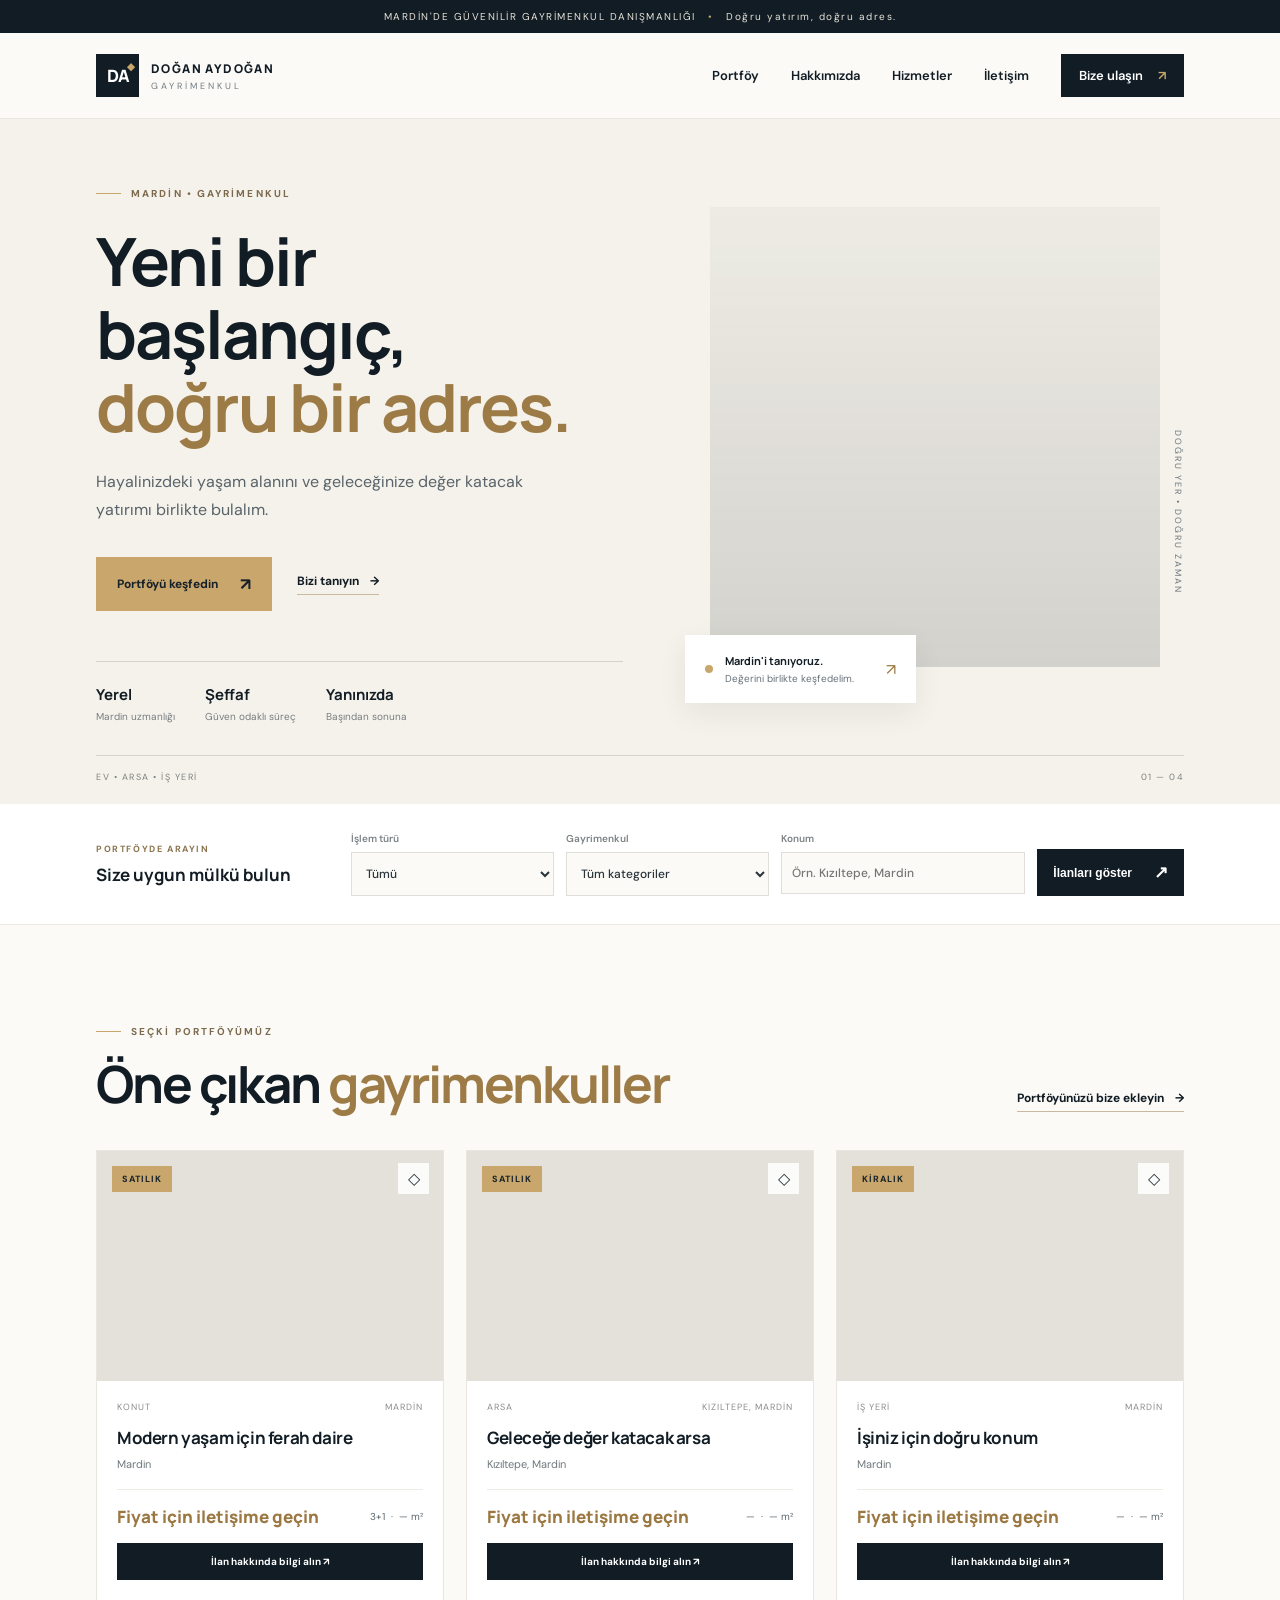
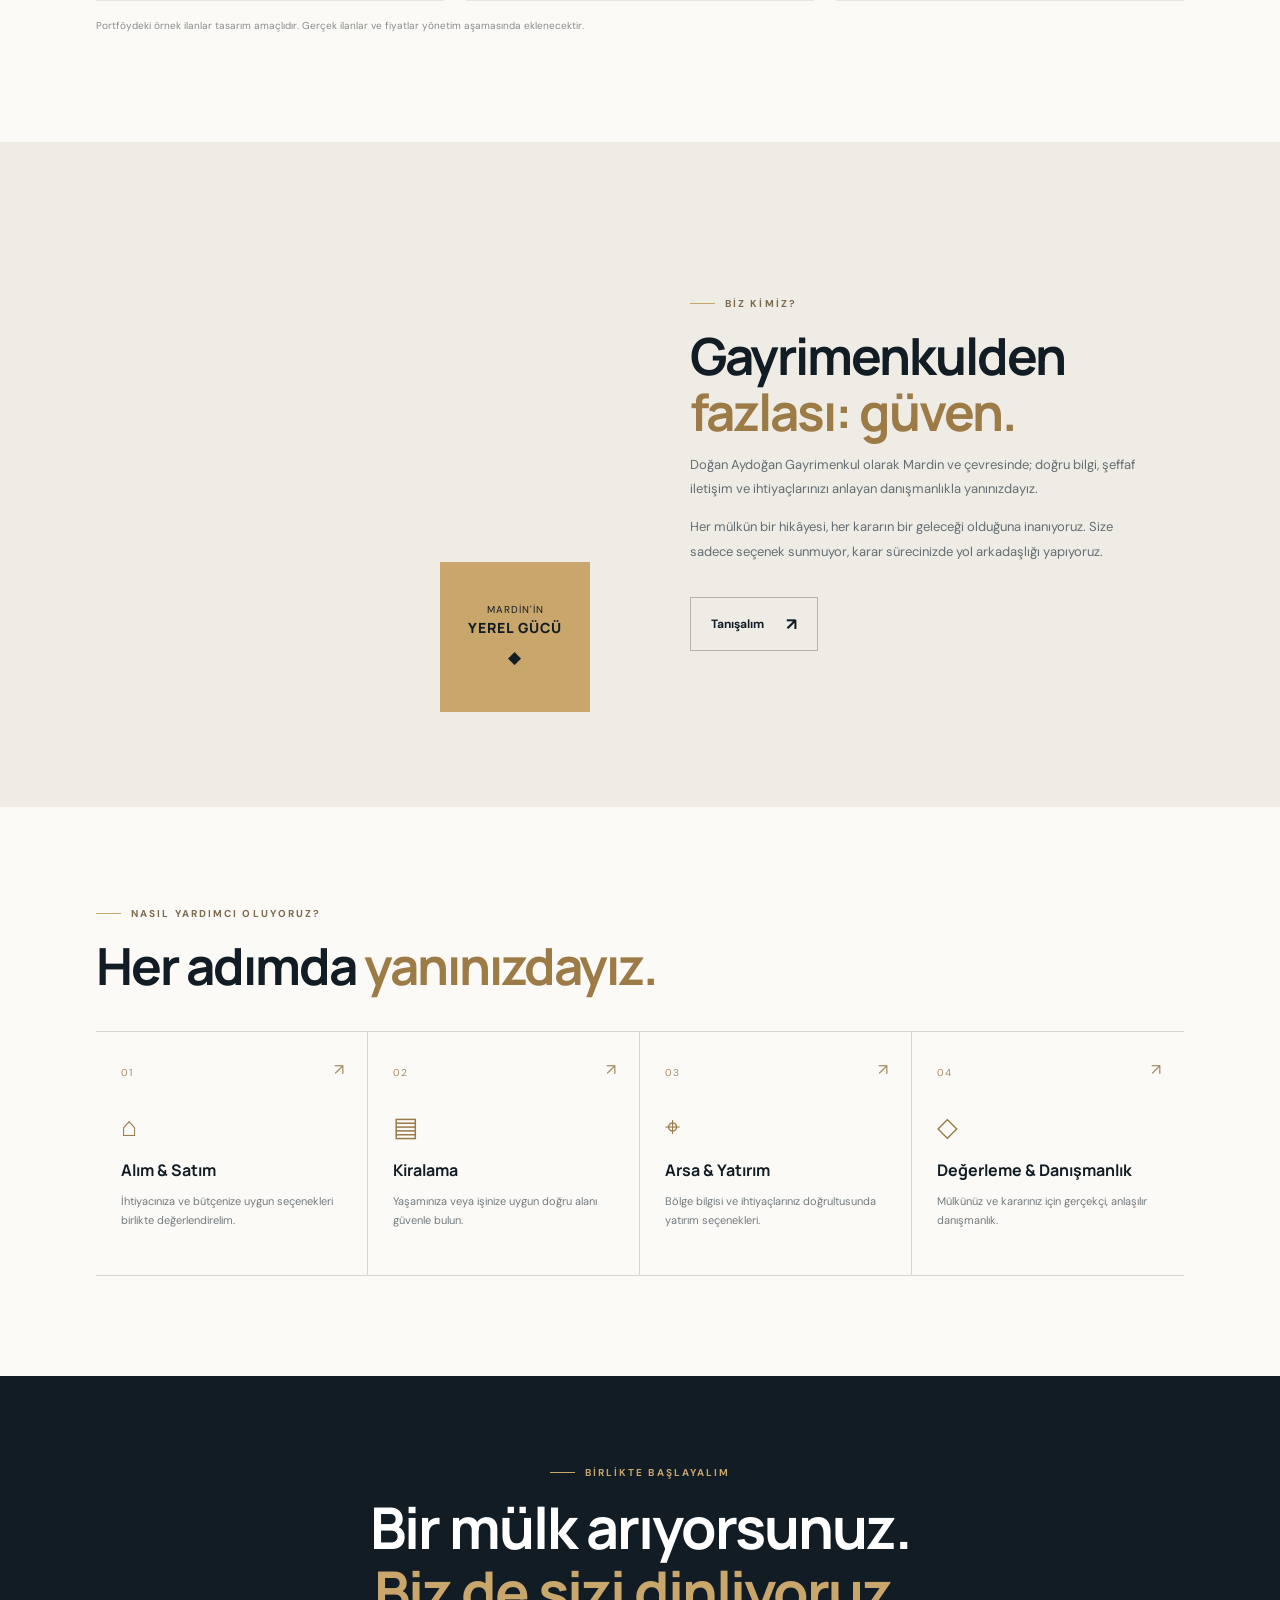
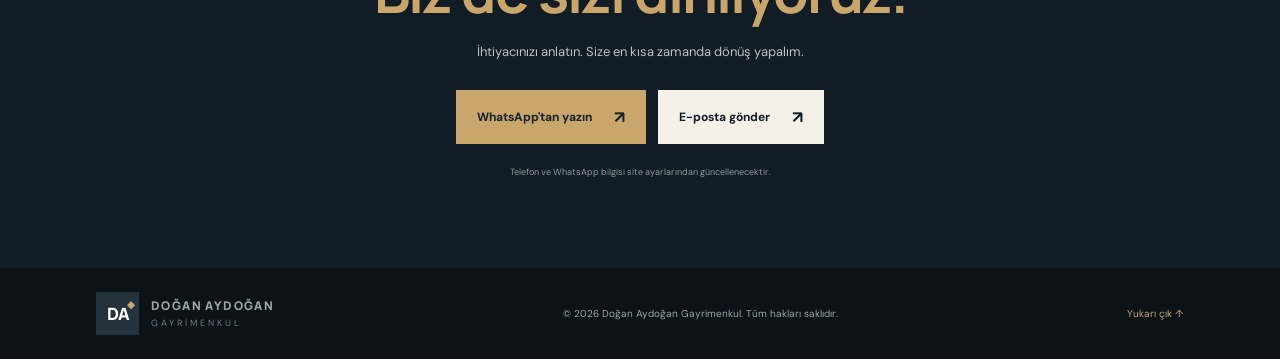
==== index.html @ 380cf0f9 "Add files via upload" ====
<!doctype html>
<html lang="tr">
<head>
  <meta charset="utf-8">
  <meta name="viewport" content="width=device-width, initial-scale=1">
  <meta name="theme-color" content="#101a22">
  <meta name="description" content="Doğan Aydoğan Gayrimenkul — Mardin'de güvenilir gayrimenkul danışmanlığı. Satılık ve kiralık portföyü keşfedin.">
  <title>Doğan Aydoğan Gayrimenkul | Mardin</title>
  <link rel="preconnect" href="https://fonts.googleapis.com">
  <link rel="preconnect" href="https://fonts.gstatic.com" crossorigin>
  <link href="https://fonts.googleapis.com/css2?family=DM+Sans:wght@400;500;600;700&family=Manrope:wght@400;500;600;700;800&display=swap" rel="stylesheet">
  <link rel="stylesheet" href="styles.css">
</head>
<body>
  <div class="announcement">MARDİN'DE GÜVENİLİR GAYRİMENKUL DANIŞMANLIĞI <span>•</span> Doğru yatırım, doğru adres.</div>
  <header class="site-header">
    <a class="brand" href="#" aria-label="Ana sayfa">
      <span class="brand-mark">DA<span>◆</span></span>
      <span class="brand-copy"><strong>DOĞAN AYDOĞAN</strong><small>GAYRİMENKUL</small></span>
    </a>
    <button class="menu-toggle" id="menuToggle" aria-label="Menüyü aç" aria-expanded="false">☰</button>
    <nav id="nav">
      <a href="#portfoy">Portföy</a><a href="#hakkimizda">Hakkımızda</a><a href="#hizmetler">Hizmetler</a><a href="#iletisim">İletişim</a>
      <a class="nav-cta" href="#iletisim">Bize ulaşın <span>↗</span></a>
    </nav>
  </header>

  <main>
    <section class="hero">
      <div class="hero-grid">
        <div class="hero-content">
          <div class="eyebrow"><span class="eyebrow-line"></span> MARDİN • GAYRİMENKUL</div>
          <h1>Yeni bir başlangıç,<br><em>doğru bir adres.</em></h1>
          <p>Hayalinizdeki yaşam alanını ve geleceğinize değer katacak yatırımı birlikte bulalım.</p>
          <div class="hero-actions"><a class="button button-gold" href="#portfoy">Portföyü keşfedin <span>↗</span></a><a class="text-link" href="#hakkimizda">Bizi tanıyın <span>→</span></a></div>
          <div class="hero-stats"><div><strong>Yerel</strong><span>Mardin uzmanlığı</span></div><div><strong>Şeffaf</strong><span>Güven odaklı süreç</span></div><div><strong>Yanınızda</strong><span>Başından sonuna</span></div></div>
        </div>
        <div class="hero-visual">
          <div class="hero-image" role="img" aria-label="Mardin taş mimarisi ve şehir manzarası"></div>
          <div class="image-caption"><span class="caption-dot"></span><span><strong>Mardin'i tanıyoruz.</strong><small>Değerini birlikte keşfedelim.</small></span><span class="caption-arrow">↗</span></div>
          <div class="vertical-label">DOĞRU YER • DOĞRU ZAMAN</div>
        </div>
      </div>
      <div class="hero-bottom"><span>EV • ARSA • İŞ YERİ</span><span>01 — 04</span></div>
    </section>

    <section class="search-section" aria-label="Portföy filtreleri">
      <div class="search-heading"><span>PORTFÖYDE ARAYIN</span><strong>Size uygun mülkü bulun</strong></div>
      <div class="filters">
        <label>İşlem türü<select id="typeFilter"><option value="all">Tümü</option><option value="Satılık">Satılık</option><option value="Kiralık">Kiralık</option></select></label>
        <label>Gayrimenkul<select id="categoryFilter"><option value="all">Tüm kategoriler</option><option value="Konut">Konut</option><option value="Arsa">Arsa</option><option value="İş yeri">İş yeri</option></select></label>
        <label>Konum<input id="locationFilter" type="search" placeholder="Örn. Kızıltepe, Mardin"></label>
        <button class="button button-dark" id="searchBtn">İlanları göster <span>↗</span></button>
      </div>
    </section>

    <section class="section portfolio" id="portfoy">
      <div class="section-head"><div><div class="eyebrow"><span class="eyebrow-line"></span> SEÇKİ PORTFÖYÜMÜZ</div><h2>Öne çıkan <em>gayrimenkuller</em></h2></div><a class="text-link" href="#iletisim">Portföyünüzü bize ekleyin <span>→</span></a></div>
      <div class="listing-grid" id="listingGrid"></div>
      <p class="demo-note">Portföydeki örnek ilanlar tasarım amaçlıdır. Gerçek ilanlar ve fiyatlar yönetim aşamasında eklenecektir.</p>
    </section>

    <section class="about-section" id="hakkimizda">
      <div class="about-visual"><div class="about-photo"></div><div class="about-stamp">MARDİN'İN<br><strong>YEREL GÜCÜ</strong><span>◆</span></div></div>
      <div class="about-copy"><div class="eyebrow"><span class="eyebrow-line"></span> BİZ KİMİZ?</div><h2>Gayrimenkulden<br><em>fazlası: güven.</em></h2><p>Doğan Aydoğan Gayrimenkul olarak Mardin ve çevresinde; doğru bilgi, şeffaf iletişim ve ihtiyaçlarınızı anlayan danışmanlıkla yanınızdayız.</p><p>Her mülkün bir hikâyesi, her kararın bir geleceği olduğuna inanıyoruz. Size sadece seçenek sunmuyor, karar sürecinizde yol arkadaşlığı yapıyoruz.</p><a class="button button-outline" href="#iletisim">Tanışalım <span>↗</span></a></div>
    </section>

    <section class="services section" id="hizmetler">
      <div class="section-head"><div><div class="eyebrow"><span class="eyebrow-line"></span> NASIL YARDIMCI OLUYORUZ?</div><h2>Her adımda <em>yanınızdayız.</em></h2></div></div>
      <div class="service-grid"><article><span class="service-number">01</span><div class="service-icon">⌂</div><h3>Alım & Satım</h3><p>İhtiyacınıza ve bütçenize uygun seçenekleri birlikte değerlendirelim.</p><span class="service-arrow">↗</span></article><article><span class="service-number">02</span><div class="service-icon">▤</div><h3>Kiralama</h3><p>Yaşamınıza veya işinize uygun doğru alanı güvenle bulun.</p><span class="service-arrow">↗</span></article><article><span class="service-number">03</span><div class="service-icon">⌖</div><h3>Arsa & Yatırım</h3><p>Bölge bilgisi ve ihtiyaçlarınız doğrultusunda yatırım seçenekleri.</p><span class="service-arrow">↗</span></article><article><span class="service-number">04</span><div class="service-icon">◇</div><h3>Değerleme & Danışmanlık</h3><p>Mülkünüz ve kararınız için gerçekçi, anlaşılır danışmanlık.</p><span class="service-arrow">↗</span></article></div>
    </section>

    <section class="contact-section" id="iletisim"><div class="contact-inner"><div class="eyebrow"><span class="eyebrow-line"></span> BİRLİKTE BAŞLAYALIM</div><h2>Bir mülk arıyorsunuz.<br><em>Biz de sizi dinliyoruz.</em></h2><p>İhtiyacınızı anlatın. Size en kısa zamanda dönüş yapalım.</p><div class="contact-actions"><a class="button button-gold" id="whatsappLink" href="#" target="_blank" rel="noopener">WhatsApp'tan yazın <span>↗</span></a><a class="button button-light" href="mailto:info@doganaydogangayrimenkul.com">E-posta gönder <span>↗</span></a></div><small class="contact-small">Telefon ve WhatsApp bilgisi site ayarlarından güncellenecektir.</small></div></section>
  </main>
  <footer><a class="brand brand-footer" href="#"><span class="brand-mark">DA<span>◆</span></span><span class="brand-copy"><strong>DOĞAN AYDOĞAN</strong><small>GAYRİMENKUL</small></span></a><span>© <span id="year"></span> Doğan Aydoğan Gayrimenkul. Tüm hakları saklıdır.</span><a href="#top">Yukarı çık ↑</a></footer>
  <script src="script.js"></script>
</body>
</html>
---- styles.css ----
*{box-sizing:border-box} :root{--ink:#111c24;--ink2:#26343d;--gold:#c9a66b;--cream:#f5f2eb;--muted:#68737a;--line:#d9d6cf;--white:#fff}html{scroll-behavior:smooth}body{margin:0;background:#fbfaf7;color:var(--ink);font-family:'DM Sans',sans-serif}a{color:inherit;text-decoration:none}.announcement{background:var(--ink);color:#e8e3d8;text-align:center;padding:10px 15px;font-size:10px;letter-spacing:1.5px}.announcement span{color:var(--gold);padding:0 8px}.site-header{height:86px;padding:0 7.5%;display:flex;align-items:center;justify-content:space-between;background:#fbfaf7;border-bottom:1px solid #e9e6df;position:sticky;top:0;z-index:20}.brand{display:flex;align-items:center;gap:12px}.brand-mark{display:grid;place-items:center;width:43px;height:43px;background:var(--ink);color:#fff;font:800 17px Manrope;letter-spacing:-1px;position:relative}.brand-mark span{color:var(--gold);font-size:10px;position:absolute;right:5px;top:5px}.brand-copy{display:flex;flex-direction:column;gap:3px}.brand-copy strong{font:800 12px Manrope;letter-spacing:1.4px}.brand-copy small{font-size:9px;letter-spacing:3px;color:#737b80}.site-header nav{display:flex;align-items:center;gap:32px;font-size:13px;font-weight:600}.site-header nav>a:not(.nav-cta):hover,.text-link:hover{color:#9a753b}.nav-cta{background:var(--ink);color:#fff;padding:13px 18px}.nav-cta span{color:var(--gold);margin-left:12px}.menu-toggle{display:none;background:none;border:0;font-size:24px}.hero{background:var(--cream);padding:68px 7.5% 22px;overflow:hidden}.hero-grid{display:grid;grid-template-columns:1fr .9fr;gap:8%;align-items:center;max-width:1300px;margin:auto}.eyebrow{font-size:10px;font-weight:700;letter-spacing:2.1px;color:#7d6a4d;display:flex;align-items:center;gap:10px}.eyebrow-line{width:25px;height:1px;background:var(--gold)}h1,h2{font-family:Manrope,sans-serif;font-weight:700;letter-spacing:-2px;line-height:1.1}h1{font-size:clamp(42px,5.2vw,74px);margin:24px 0}h1 em,h2 em{font-style:normal;color:#9d7b46} .hero-content>p{font-size:16px;line-height:1.8;color:#59636a;max-width:440px}.hero-actions{display:flex;align-items:center;gap:25px;margin:32px 0 50px}.button{display:inline-flex;align-items:center;justify-content:center;gap:22px;padding:15px 20px;font-size:12px;font-weight:700;border:1px solid transparent;transition:.2s}.button span{font-size:17px}.button-gold{background:var(--gold);color:#17212a}.button-gold:hover{background:#b89556}.button-dark{background:var(--ink);color:white}.button-dark:hover{background:#34434e}.text-link{font-size:12px;font-weight:700;border-bottom:1px solid #c8b99f;padding-bottom:5px}.text-link span{margin-left:8px}.hero-stats{display:flex;gap:30px;border-top:1px solid #d7d2c8;padding-top:22px}.hero-stats div{display:flex;flex-direction:column;gap:5px}.hero-stats strong{font:700 15px Manrope}.hero-stats span{font-size:10px;color:#777d80}.hero-visual{position:relative;padding:0 24px 36px 0}.hero-image{height:460px;background:linear-gradient(180deg,rgba(16,26,34,.03),rgba(16,26,34,.15)),url('https://images.unsplash.com/photo-1511818966892-d7d671e672a2?auto=format&fit=crop&w=1100&q=85') center/cover;min-height:360px}.image-caption{position:absolute;bottom:0;left:-25px;background:white;padding:18px 20px;display:flex;align-items:center;gap:12px;box-shadow:0 10px 30px #18232b12}.caption-dot{width:8px;height:8px;background:var(--gold);border-radius:50%}.image-caption>span:nth-child(2){display:flex;flex-direction:column;gap:4px}.image-caption strong{font:700 11px Manrope}.image-caption small{font-size:10px;color:var(--muted)}.caption-arrow{margin-left:20px;color:#9a753b}.vertical-label{position:absolute;right:0;top:45%;writing-mode:vertical-rl;font-size:9px;letter-spacing:2px;color:#6d777d}.hero-bottom{display:flex;justify-content:space-between;border-top:1px solid #d7d2c8;margin-top:32px;padding-top:15px;color:#7c817f;font-size:9px;letter-spacing:1.5px}.search-section{margin:-1px auto 0;background:white;padding:28px 7.5%;display:grid;grid-template-columns:220px 1fr;gap:35px;align-items:center;border-bottom:1px solid #ece9e2}.search-heading{display:flex;flex-direction:column;gap:8px}.search-heading span{font-size:9px;letter-spacing:1.6px;color:#8b744d;font-weight:700}.search-heading strong{font:700 17px Manrope}.filters{display:grid;grid-template-columns:1fr 1fr 1.2fr auto;gap:12px}.filters label{display:flex;flex-direction:column;gap:7px;font-size:10px;color:#7b8184;font-weight:600}.filters select,.filters input{width:100%;padding:12px 10px;border:1px solid #e0ded8;background:#fbfaf7;color:#29343b;font:500 12px 'DM Sans';border-radius:0;outline-color:var(--gold)}.filters .button{align-self:end;padding:12px 15px;white-space:nowrap}.section{padding:100px 7.5%;max-width:1500px;margin:auto}.section-head{display:flex;justify-content:space-between;align-items:end;margin-bottom:38px}.section h2,.about-copy h2,.contact-section h2{font-size:clamp(32px,4vw,52px);margin:17px 0 0}.listing-grid{display:grid;grid-template-columns:repeat(3,1fr);gap:22px}.listing-card{background:white;border:1px solid #e9e6df;transition:transform .25s,box-shadow .25s}.listing-card:hover{transform:translateY(-5px);box-shadow:0 15px 35px #17242d0d}.listing-image{height:230px;position:relative;background:#e4e1da center/cover}.listing-badge{position:absolute;top:15px;left:15px;background:var(--gold);color:#1a252c;padding:7px 10px;font-size:9px;font-weight:800;letter-spacing:1px}.listing-favorite{position:absolute;right:14px;top:12px;width:31px;height:31px;display:grid;place-items:center;background:#ffffffdc;color:#26343d;font-size:16px}.listing-info{padding:20px}.listing-meta{display:flex;justify-content:space-between;color:#8a8d8b;font-size:9px;letter-spacing:1px;text-transform:uppercase}.listing-info h3{font:700 17px Manrope;margin:13px 0 8px;letter-spacing:-.4px}.listing-info p{font-size:11px;color:#70787c;margin:0}.listing-bottom{display:flex;justify-content:space-between;align-items:center;border-top:1px solid #eeeae4;margin-top:18px;padding-top:15px}.listing-price{font:800 17px Manrope;color:#9b7842}.listing-details{font-size:10px;color:#5d686e}.listing-link{display:block;text-align:center;background:var(--ink);color:white;font-size:10px;font-weight:700;padding:12px;margin-top:15px}.demo-note{font-size:10px;color:#8b8d8a;margin-top:18px}.about-section{display:grid;grid-template-columns:1fr 1fr;gap:10%;align-items:center;background:#eeece5;padding:95px 11%}.about-visual{position:relative;padding:0 35px 35px 0}.about-photo{height:440px;background:url('https://images.unsplash.com/photo-1600607687939-ce8a6c25118c?auto=format&fit=crop&w=1000&q=85') center/cover}.about-stamp{position:absolute;right:0;bottom:0;background:var(--gold);width:150px;height:150px;display:flex;flex-direction:column;justify-content:center;align-items:center;text-align:center;font-size:10px;letter-spacing:1px;line-height:1.6}.about-stamp strong{font:800 14px Manrope}.about-stamp span{font-size:17px;margin-top:7px}.about-copy>p{font-size:13px;line-height:1.9;color:#656e72;max-width:480px}.button-outline{border-color:#b7b3a9;margin-top:20px}.button-outline:hover{background:var(--ink);color:white}.services{padding-top:100px;padding-bottom:100px}.service-grid{display:grid;grid-template-columns:repeat(4,1fr);border-top:1px solid var(--line);border-bottom:1px solid var(--line)}.service-grid article{padding:28px 25px 35px;position:relative;border-right:1px solid var(--line);min-height:220px}.service-grid article:last-child{border-right:0}.service-number{font-size:10px;color:#a38a62;letter-spacing:1px}.service-icon{font-size:27px;color:#9a7b49;margin:28px 0 15px}.service-grid h3{font:700 16px Manrope;margin:0 0 10px}.service-grid p{font-size:11px;line-height:1.7;color:#737b7e;max-width:220px}.service-arrow{position:absolute;right:23px;top:27px;color:#a18a63}.contact-section{background:var(--ink);color:#fff;padding:90px 7.5%;text-align:center}.contact-section .eyebrow{justify-content:center;color:var(--gold)}.contact-section h2{font-size:clamp(34px,4.5vw,58px)}.contact-section h2 em{color:var(--gold)}.contact-section p{color:#bdc2c4;font-size:13px;margin:20px 0 30px}.contact-actions{display:flex;justify-content:center;gap:12px}.button-light{background:#f4f1e9;color:var(--ink)}.contact-small{display:block;color:#8e999f;font-size:9px;margin-top:22px}footer{display:flex;align-items:center;justify-content:space-between;padding:24px 7.5%;background:#0b1319;color:#9da5a9;font-size:10px}.brand-footer .brand-mark{background:#24323b}footer>a:last-child{color:var(--gold)}@media(max-width:900px){.site-header{padding:0 5%;height:75px}.site-header nav{gap:16px}.site-header nav>a{font-size:11px}.hero{padding:50px 5% 20px}.hero-grid{gap:5%;grid-template-columns:1fr  .8fr}.hero-image{height:390px}.hero-stats{gap:15px}.search-section{padding:25px 5%;grid-template-columns:1fr;gap:20px}.filters{grid-template-columns:repeat(2,1fr)}.section{padding:75px 5%}.listing-grid{grid-template-columns:repeat(2,1fr)}.about-section{padding:75px 7%;gap:7%}.about-photo{height:370px}.service-grid{grid-template-columns:repeat(2,1fr)}.service-grid article:nth-child(2){border-right:0}.service-grid article:nth-child(-n+2){border-bottom:1px solid var(--line)}footer{padding:22px 5%}}@media(max-width:620px){.announcement{font-size:8px;letter-spacing:.8px}.site-header{height:68px}.brand-mark{width:37px;height:37px}.brand-copy strong{font-size:10px}.brand-copy small{font-size:8px}.menu-toggle{display:block;color:var(--ink)}.site-header nav{display:none;position:absolute;top:68px;left:0;right:0;background:#fbfaf7;padding:22px 5%;border-bottom:1px solid var(--line);flex-direction:column;align-items:stretch;gap:18px}.site-header nav.open{display:flex}.nav-cta{text-align:center}.hero{padding:42px 5% 18px}.hero-grid{grid-template-columns:1fr;gap:35px}.hero h1{font-size:45px;letter-spacing:-1.8px}.hero-content>p{font-size:14px}.hero-actions{margin:25px 0 30px;gap:15px}.hero-stats{justify-content:space-between;gap:10px}.hero-stats strong{font-size:13px}.hero-stats span{font-size:9px}.hero-visual{padding:0 18px 28px 0}.hero-image{height:300px;min-height:0}.image-caption{left:-8px;padding:13px}.vertical-label{right:-4px}.search-section{padding:25px 5%}.filters{grid-template-columns:1fr 1fr;gap:10px}.filters label:nth-child(3){grid-column:1/3}.filters .button{grid-column:1/3}.section{padding:60px 5%}.section-head{align-items:start;gap:15px;flex-direction:column}.section h2,.about-copy h2{font-size:35px}.listing-grid{grid-template-columns:1fr;gap:16px}.listing-image{height:240px}.about-section{grid-template-columns:1fr;padding:60px 5%;gap:35px}.about-photo{height:320px}.about-copy>p{font-size:12px}.service-grid{grid-template-columns:1fr}.service-grid article{border-right:0!important;border-bottom:1px solid var(--line)!important;min-height:185px;padding:23px 20px}.service-grid article:last-child{border-bottom:0!important}.service-icon{margin:18px 0 10px}.contact-section{padding:65px 5%}.contact-section h2{font-size:37px;letter-spacing:-1.5px}.contact-actions{flex-direction:column;align-items:stretch}.contact-actions .button{width:100%}footer{flex-direction:column;gap:18px;text-align:center}.brand-footer{align-self:center}}
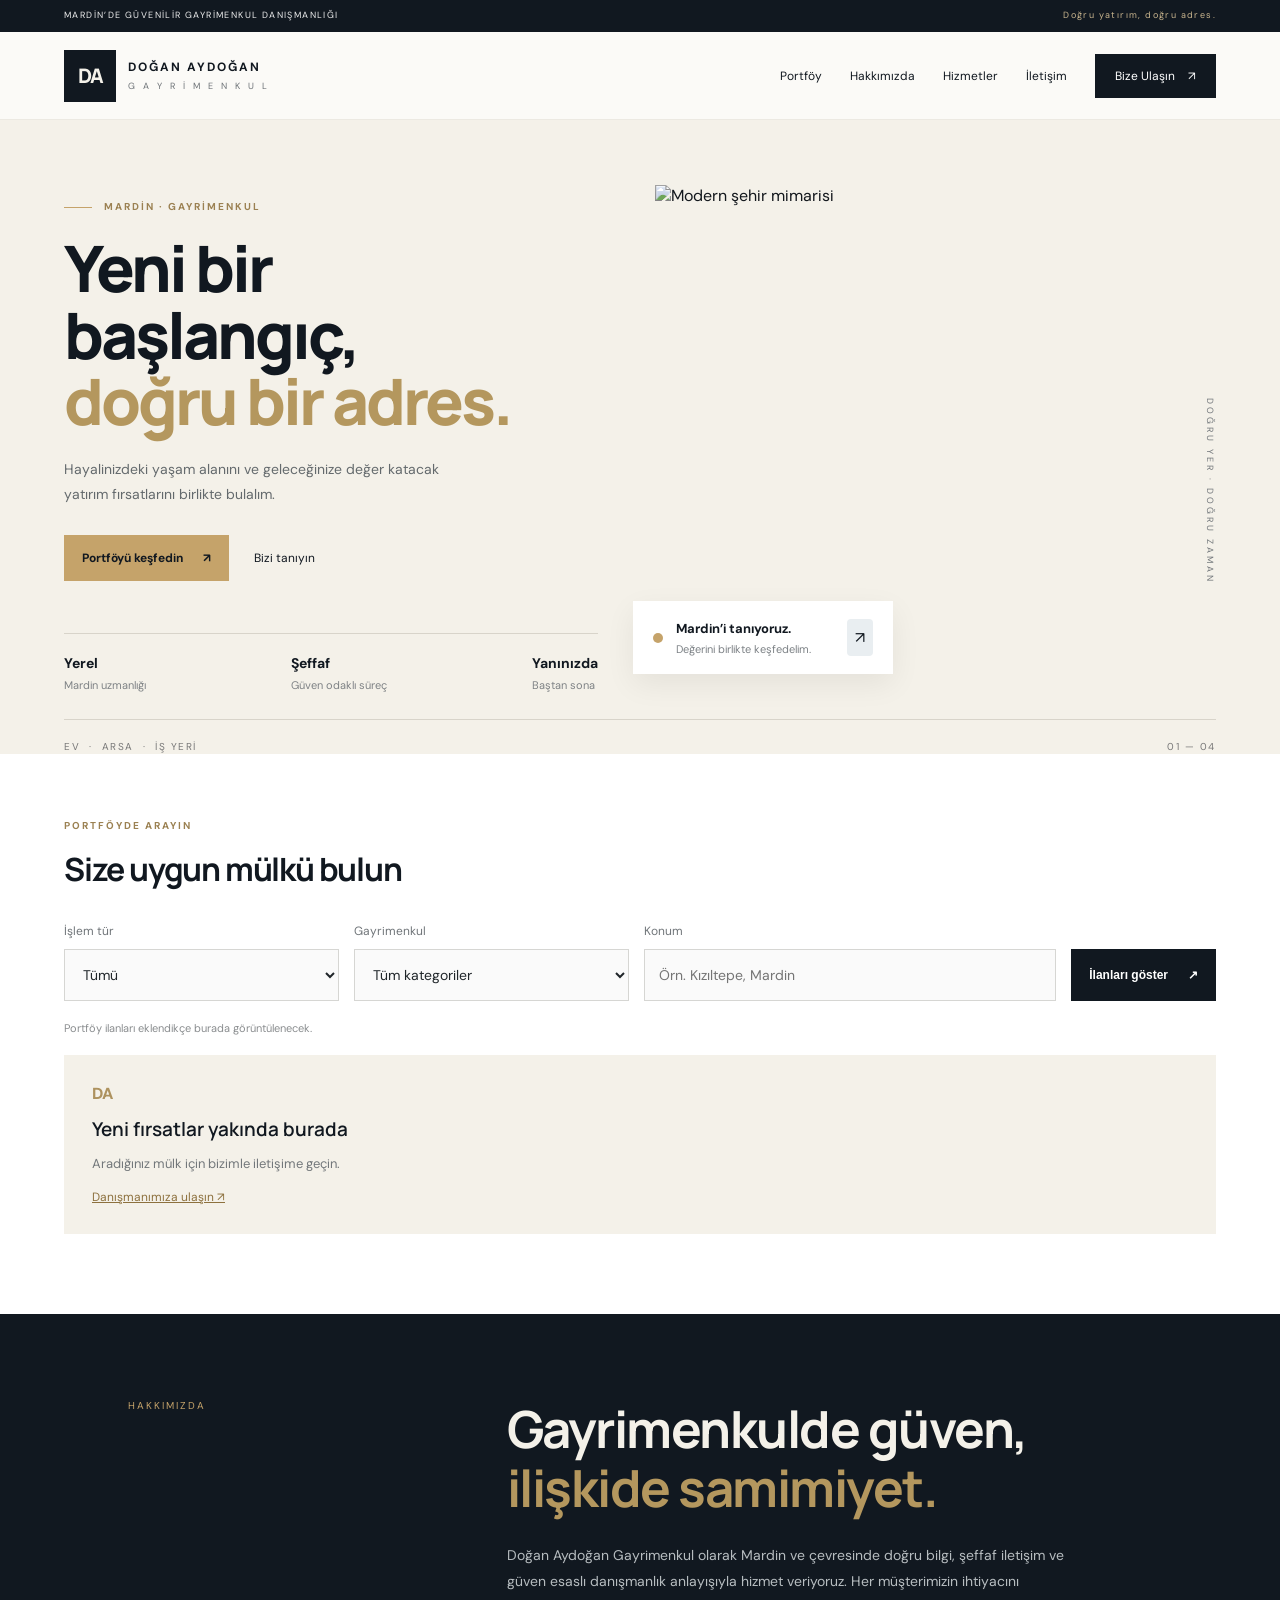
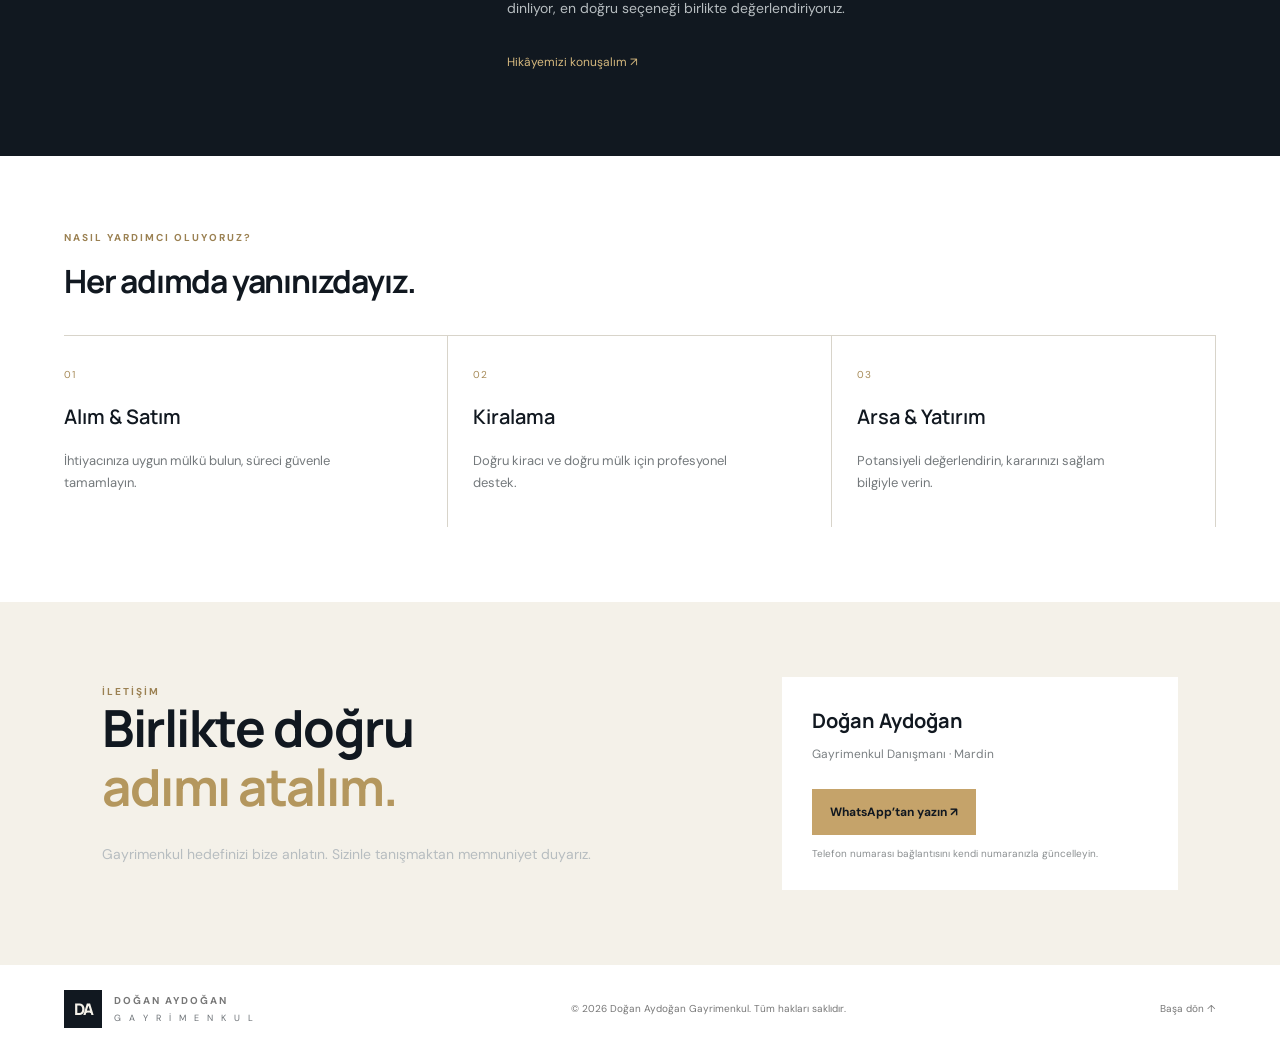
==== commit 4e4793c1: "Add files via upload" ====
--- a/index.html
+++ b/index.html
@@ -1,10 +1,9 @@
-<!doctype html>
+<!DOCTYPE html>
 <html lang="tr">
 <head>
-  <meta charset="utf-8">
-  <meta name="viewport" content="width=device-width, initial-scale=1">
-  <meta name="theme-color" content="#101a22">
-  <meta name="description" content="Doğan Aydoğan Gayrimenkul — Mardin'de güvenilir gayrimenkul danışmanlığı. Satılık ve kiralık portföyü keşfedin.">
+  <meta charset="UTF-8">
+  <meta name="viewport" content="width=device-width, initial-scale=1.0">
+  <meta name="description" content="Doğan Aydoğan Gayrimenkul — Mardin'de güvenilir emlak danışmanlığı. Satılık ve kiralık konut, arsa ve iş yeri.">
   <title>Doğan Aydoğan Gayrimenkul | Mardin</title>
   <link rel="preconnect" href="https://fonts.googleapis.com">
   <link rel="preconnect" href="https://fonts.gstatic.com" crossorigin>
@@ -12,67 +11,61 @@
   <link rel="stylesheet" href="styles.css">
 </head>
 <body>
-  <div class="announcement">MARDİN'DE GÜVENİLİR GAYRİMENKUL DANIŞMANLIĞI <span>•</span> Doğru yatırım, doğru adres.</div>
-  <header class="site-header">
-    <a class="brand" href="#" aria-label="Ana sayfa">
-      <span class="brand-mark">DA<span>◆</span></span>
-      <span class="brand-copy"><strong>DOĞAN AYDOĞAN</strong><small>GAYRİMENKUL</small></span>
+  <div class="topline">MARDİN’DE GÜVENİLİR GAYRİMENKUL DANIŞMANLIĞI <span>Doğru yatırım, doğru adres.</span></div>
+  <header class="header">
+    <a class="brand" href="#anasayfa" aria-label="Doğan Aydoğan Gayrimenkul ana sayfa">
+      <span class="brand-mark">DA</span>
+      <span class="brand-text"><strong>DOĞAN AYDOĞAN</strong><small>G A Y R İ M E N K U L</small></span>
     </a>
-    <button class="menu-toggle" id="menuToggle" aria-label="Menüyü aç" aria-expanded="false">☰</button>
-    <nav id="nav">
+    <nav class="nav" id="nav">
       <a href="#portfoy">Portföy</a><a href="#hakkimizda">Hakkımızda</a><a href="#hizmetler">Hizmetler</a><a href="#iletisim">İletişim</a>
-      <a class="nav-cta" href="#iletisim">Bize ulaşın <span>↗</span></a>
+      <a class="nav-cta" href="#iletisim">Bize Ulaşın <span>↗</span></a>
     </nav>
+    <button class="menu-toggle" id="menuToggle" aria-label="Menüyü aç">☰</button>
   </header>
 
   <main>
-    <section class="hero">
-      <div class="hero-grid">
-        <div class="hero-content">
-          <div class="eyebrow"><span class="eyebrow-line"></span> MARDİN • GAYRİMENKUL</div>
-          <h1>Yeni bir başlangıç,<br><em>doğru bir adres.</em></h1>
-          <p>Hayalinizdeki yaşam alanını ve geleceğinize değer katacak yatırımı birlikte bulalım.</p>
-          <div class="hero-actions"><a class="button button-gold" href="#portfoy">Portföyü keşfedin <span>↗</span></a><a class="text-link" href="#hakkimizda">Bizi tanıyın <span>→</span></a></div>
-          <div class="hero-stats"><div><strong>Yerel</strong><span>Mardin uzmanlığı</span></div><div><strong>Şeffaf</strong><span>Güven odaklı süreç</span></div><div><strong>Yanınızda</strong><span>Başından sonuna</span></div></div>
-        </div>
-        <div class="hero-visual">
-          <div class="hero-image" role="img" aria-label="Mardin taş mimarisi ve şehir manzarası"></div>
-          <div class="image-caption"><span class="caption-dot"></span><span><strong>Mardin'i tanıyoruz.</strong><small>Değerini birlikte keşfedelim.</small></span><span class="caption-arrow">↗</span></div>
-          <div class="vertical-label">DOĞRU YER • DOĞRU ZAMAN</div>
-        </div>
+    <section class="hero" id="anasayfa">
+      <div class="hero-copy">
+        <div class="eyebrow"><span></span> MARDİN · GAYRİMENKUL</div>
+        <h1>Yeni bir<br>başlangıç,<br><em>doğru bir adres.</em></h1>
+        <p>Hayalinizdeki yaşam alanını ve geleceğinize değer katacak yatırım fırsatlarını birlikte bulalım.</p>
+        <div class="hero-actions"><a class="button gold" href="#portfoy">Portföyü keşfedin <span>↗</span></a><a class="text-link" href="#hakkimizda">Bizi tanıyın</a></div>
+        <div class="values"><div><b>Yerel</b><small>Mardin uzmanlığı</small></div><div><b>Şeffaf</b><small>Güven odaklı süreç</small></div><div><b>Yanınızda</b><small>Baştan sona</small></div></div>
       </div>
-      <div class="hero-bottom"><span>EV • ARSA • İŞ YERİ</span><span>01 — 04</span></div>
+      <div class="hero-visual">
+        <img src="https://images.unsplash.com/photo-1486406146926-c627a92ad1ab?auto=format&fit=crop&w=1100&q=85" alt="Modern şehir mimarisi">
+        <div class="image-note"><span class="dot"></span><div><strong>Mardin’i tanıyoruz.</strong><small>Değerini birlikte keşfedelim.</small></div><span class="note-arrow">↗</span></div>
+        <div class="vertical-note">DOĞRU YER · DOĞRU ZAMAN</div>
+      </div>
+      <div class="hero-bottom"><span>EV&nbsp; · &nbsp;ARSA&nbsp; · &nbsp;İŞ YERİ</span><span>01 — 04</span></div>
     </section>
 
-    <section class="search-section" aria-label="Portföy filtreleri">
-      <div class="search-heading"><span>PORTFÖYDE ARAYIN</span><strong>Size uygun mülkü bulun</strong></div>
-      <div class="filters">
-        <label>İşlem türü<select id="typeFilter"><option value="all">Tümü</option><option value="Satılık">Satılık</option><option value="Kiralık">Kiralık</option></select></label>
-        <label>Gayrimenkul<select id="categoryFilter"><option value="all">Tüm kategoriler</option><option value="Konut">Konut</option><option value="Arsa">Arsa</option><option value="İş yeri">İş yeri</option></select></label>
-        <label>Konum<input id="locationFilter" type="search" placeholder="Örn. Kızıltepe, Mardin"></label>
-        <button class="button button-dark" id="searchBtn">İlanları göster <span>↗</span></button>
+    <section class="search-section" id="portfoy">
+      <div class="section-kicker">PORTFÖYDE ARAYIN</div><h2>Size uygun mülkü bulun</h2>
+      <form class="search-form" id="searchForm">
+        <label>İşlem tür<select id="transaction"><option value="all">Tümü</option><option value="sale">Satılık</option><option value="rent">Kiralık</option></select></label>
+        <label>Gayrimenkul<select id="propertyType"><option value="all">Tüm kategoriler</option><option value="home">Konut</option><option value="land">Arsa</option><option value="work">İş yeri</option></select></label>
+        <label class="location-field">Konum<input id="location" type="search" placeholder="Örn. Kızıltepe, Mardin"></label>
+        <button class="button dark search-button" type="submit">İlanları göster <span>↗</span></button>
+      </form>
+      <p class="demo-note">Portföy ilanları eklendikçe burada görüntülenecek.</p>
+      <div class="listing-grid" id="listingGrid">
+        <article class="empty-state"><span>DA</span><h3>Yeni fırsatlar yakında burada</h3><p>Aradığınız mülk için bizimle iletişime geçin.</p><a href="#iletisim">Danışmanımıza ulaşın ↗</a></article>
       </div>
     </section>
 
-    <section class="section portfolio" id="portfoy">
-      <div class="section-head"><div><div class="eyebrow"><span class="eyebrow-line"></span> SEÇKİ PORTFÖYÜMÜZ</div><h2>Öne çıkan <em>gayrimenkuller</em></h2></div><a class="text-link" href="#iletisim">Portföyünüzü bize ekleyin <span>→</span></a></div>
-      <div class="listing-grid" id="listingGrid"></div>
-      <p class="demo-note">Portföydeki örnek ilanlar tasarım amaçlıdır. Gerçek ilanlar ve fiyatlar yönetim aşamasında eklenecektir.</p>
+    <section class="about-section" id="hakkimizda">
+      <div class="about-label">HAKKIMIZDA</div><div class="about-content"><h2>Gayrimenkulde güven,<br><em>ilişkide samimiyet.</em></h2><p>Doğan Aydoğan Gayrimenkul olarak Mardin ve çevresinde doğru bilgi, şeffaf iletişim ve güven esaslı danışmanlık anlayışıyla hizmet veriyoruz. Her müşterimizin ihtiyacını dinliyor, en doğru seçeneği birlikte değerlendiriyoruz.</p><a class="text-link" href="#iletisim">Hikâyemizi konuşalım ↗</a></div>
     </section>
 
-    <section class="about-section" id="hakkimizda">
-      <div class="about-visual"><div class="about-photo"></div><div class="about-stamp">MARDİN'İN<br><strong>YEREL GÜCÜ</strong><span>◆</span></div></div>
-      <div class="about-copy"><div class="eyebrow"><span class="eyebrow-line"></span> BİZ KİMİZ?</div><h2>Gayrimenkulden<br><em>fazlası: güven.</em></h2><p>Doğan Aydoğan Gayrimenkul olarak Mardin ve çevresinde; doğru bilgi, şeffaf iletişim ve ihtiyaçlarınızı anlayan danışmanlıkla yanınızdayız.</p><p>Her mülkün bir hikâyesi, her kararın bir geleceği olduğuna inanıyoruz. Size sadece seçenek sunmuyor, karar sürecinizde yol arkadaşlığı yapıyoruz.</p><a class="button button-outline" href="#iletisim">Tanışalım <span>↗</span></a></div>
+    <section class="services" id="hizmetler"><div class="section-kicker">NASIL YARDIMCI OLUYORUZ?</div><h2>Her adımda yanınızdayız.</h2>
+      <div class="service-grid"><article><span>01</span><h3>Alım & Satım</h3><p>İhtiyacınıza uygun mülkü bulun, süreci güvenle tamamlayın.</p></article><article><span>02</span><h3>Kiralama</h3><p>Doğru kiracı ve doğru mülk için profesyonel destek.</p></article><article><span>03</span><h3>Arsa & Yatırım</h3><p>Potansiyeli değerlendirin, kararınızı sağlam bilgiyle verin.</p></article></div>
     </section>
 
-    <section class="services section" id="hizmetler">
-      <div class="section-head"><div><div class="eyebrow"><span class="eyebrow-line"></span> NASIL YARDIMCI OLUYORUZ?</div><h2>Her adımda <em>yanınızdayız.</em></h2></div></div>
-      <div class="service-grid"><article><span class="service-number">01</span><div class="service-icon">⌂</div><h3>Alım & Satım</h3><p>İhtiyacınıza ve bütçenize uygun seçenekleri birlikte değerlendirelim.</p><span class="service-arrow">↗</span></article><article><span class="service-number">02</span><div class="service-icon">▤</div><h3>Kiralama</h3><p>Yaşamınıza veya işinize uygun doğru alanı güvenle bulun.</p><span class="service-arrow">↗</span></article><article><span class="service-number">03</span><div class="service-icon">⌖</div><h3>Arsa & Yatırım</h3><p>Bölge bilgisi ve ihtiyaçlarınız doğrultusunda yatırım seçenekleri.</p><span class="service-arrow">↗</span></article><article><span class="service-number">04</span><div class="service-icon">◇</div><h3>Değerleme & Danışmanlık</h3><p>Mülkünüz ve kararınız için gerçekçi, anlaşılır danışmanlık.</p><span class="service-arrow">↗</span></article></div>
-    </section>
-
-    <section class="contact-section" id="iletisim"><div class="contact-inner"><div class="eyebrow"><span class="eyebrow-line"></span> BİRLİKTE BAŞLAYALIM</div><h2>Bir mülk arıyorsunuz.<br><em>Biz de sizi dinliyoruz.</em></h2><p>İhtiyacınızı anlatın. Size en kısa zamanda dönüş yapalım.</p><div class="contact-actions"><a class="button button-gold" id="whatsappLink" href="#" target="_blank" rel="noopener">WhatsApp'tan yazın <span>↗</span></a><a class="button button-light" href="mailto:info@doganaydogangayrimenkul.com">E-posta gönder <span>↗</span></a></div><small class="contact-small">Telefon ve WhatsApp bilgisi site ayarlarından güncellenecektir.</small></div></section>
+    <section class="contact-section" id="iletisim"><div><div class="section-kicker">İLETİŞİM</div><h2>Birlikte doğru<br><em>adımı atalım.</em></h2><p>Gayrimenkul hedefinizi bize anlatın. Sizinle tanışmaktan memnuniyet duyarız.</p></div><div class="contact-card"><strong>Doğan Aydoğan</strong><span>Gayrimenkul Danışmanı · Mardin</span><a href="https://wa.me/905XXXXXXXXX" class="button gold" target="_blank" rel="noopener">WhatsApp’tan yazın ↗</a><small>Telefon numarası bağlantısını kendi numaranızla güncelleyin.</small></div></section>
   </main>
-  <footer><a class="brand brand-footer" href="#"><span class="brand-mark">DA<span>◆</span></span><span class="brand-copy"><strong>DOĞAN AYDOĞAN</strong><small>GAYRİMENKUL</small></span></a><span>© <span id="year"></span> Doğan Aydoğan Gayrimenkul. Tüm hakları saklıdır.</span><a href="#top">Yukarı çık ↑</a></footer>
+  <footer><a class="brand footer-brand" href="#anasayfa"><span class="brand-mark">DA</span><span class="brand-text"><strong>DOĞAN AYDOĞAN</strong><small>G A Y R İ M E N K U L</small></span></a><span>© <span id="year"></span> Doğan Aydoğan Gayrimenkul. Tüm hakları saklıdır.</span><a href="#anasayfa">Başa dön ↑</a></footer>
   <script src="script.js"></script>
 </body>
 </html>
--- a/styles.css
+++ b/styles.css
@@ -1 +1,2 @@
-*{box-sizing:border-box} :root{--ink:#111c24;--ink2:#26343d;--gold:#c9a66b;--cream:#f5f2eb;--muted:#68737a;--line:#d9d6cf;--white:#fff}html{scroll-behavior:smooth}body{margin:0;background:#fbfaf7;color:var(--ink);font-family:'DM Sans',sans-serif}a{color:inherit;text-decoration:none}.announcement{background:var(--ink);color:#e8e3d8;text-align:center;padding:10px 15px;font-size:10px;letter-spacing:1.5px}.announcement span{color:var(--gold);padding:0 8px}.site-header{height:86px;padding:0 7.5%;display:flex;align-items:center;justify-content:space-between;background:#fbfaf7;border-bottom:1px solid #e9e6df;position:sticky;top:0;z-index:20}.brand{display:flex;align-items:center;gap:12px}.brand-mark{display:grid;place-items:center;width:43px;height:43px;background:var(--ink);color:#fff;font:800 17px Manrope;letter-spacing:-1px;position:relative}.brand-mark span{color:var(--gold);font-size:10px;position:absolute;right:5px;top:5px}.brand-copy{display:flex;flex-direction:column;gap:3px}.brand-copy strong{font:800 12px Manrope;letter-spacing:1.4px}.brand-copy small{font-size:9px;letter-spacing:3px;color:#737b80}.site-header nav{display:flex;align-items:center;gap:32px;font-size:13px;font-weight:600}.site-header nav>a:not(.nav-cta):hover,.text-link:hover{color:#9a753b}.nav-cta{background:var(--ink);color:#fff;padding:13px 18px}.nav-cta span{color:var(--gold);margin-left:12px}.menu-toggle{display:none;background:none;border:0;font-size:24px}.hero{background:var(--cream);padding:68px 7.5% 22px;overflow:hidden}.hero-grid{display:grid;grid-template-columns:1fr .9fr;gap:8%;align-items:center;max-width:1300px;margin:auto}.eyebrow{font-size:10px;font-weight:700;letter-spacing:2.1px;color:#7d6a4d;display:flex;align-items:center;gap:10px}.eyebrow-line{width:25px;height:1px;background:var(--gold)}h1,h2{font-family:Manrope,sans-serif;font-weight:700;letter-spacing:-2px;line-height:1.1}h1{font-size:clamp(42px,5.2vw,74px);margin:24px 0}h1 em,h2 em{font-style:normal;color:#9d7b46} .hero-content>p{font-size:16px;line-height:1.8;color:#59636a;max-width:440px}.hero-actions{display:flex;align-items:center;gap:25px;margin:32px 0 50px}.button{display:inline-flex;align-items:center;justify-content:center;gap:22px;padding:15px 20px;font-size:12px;font-weight:700;border:1px solid transparent;transition:.2s}.button span{font-size:17px}.button-gold{background:var(--gold);color:#17212a}.button-gold:hover{background:#b89556}.button-dark{background:var(--ink);color:white}.button-dark:hover{background:#34434e}.text-link{font-size:12px;font-weight:700;border-bottom:1px solid #c8b99f;padding-bottom:5px}.text-link span{margin-left:8px}.hero-stats{display:flex;gap:30px;border-top:1px solid #d7d2c8;padding-top:22px}.hero-stats div{display:flex;flex-direction:column;gap:5px}.hero-stats strong{font:700 15px Manrope}.hero-stats span{font-size:10px;color:#777d80}.hero-visual{position:relative;padding:0 24px 36px 0}.hero-image{height:460px;background:linear-gradient(180deg,rgba(16,26,34,.03),rgba(16,26,34,.15)),url('https://images.unsplash.com/photo-1511818966892-d7d671e672a2?auto=format&fit=crop&w=1100&q=85') center/cover;min-height:360px}.image-caption{position:absolute;bottom:0;left:-25px;background:white;padding:18px 20px;display:flex;align-items:center;gap:12px;box-shadow:0 10px 30px #18232b12}.caption-dot{width:8px;height:8px;background:var(--gold);border-radius:50%}.image-caption>span:nth-child(2){display:flex;flex-direction:column;gap:4px}.image-caption strong{font:700 11px Manrope}.image-caption small{font-size:10px;color:var(--muted)}.caption-arrow{margin-left:20px;color:#9a753b}.vertical-label{position:absolute;right:0;top:45%;writing-mode:vertical-rl;font-size:9px;letter-spacing:2px;color:#6d777d}.hero-bottom{display:flex;justify-content:space-between;border-top:1px solid #d7d2c8;margin-top:32px;padding-top:15px;color:#7c817f;font-size:9px;letter-spacing:1.5px}.search-section{margin:-1px auto 0;background:white;padding:28px 7.5%;display:grid;grid-template-columns:220px 1fr;gap:35px;align-items:center;border-bottom:1px solid #ece9e2}.search-heading{display:flex;flex-direction:column;gap:8px}.search-heading span{font-size:9px;letter-spacing:1.6px;color:#8b744d;font-weight:700}.search-heading strong{font:700 17px Manrope}.filters{display:grid;grid-template-columns:1fr 1fr 1.2fr auto;gap:12px}.filters label{display:flex;flex-direction:column;gap:7px;font-size:10px;color:#7b8184;font-weight:600}.filters select,.filters input{width:100%;padding:12px 10px;border:1px solid #e0ded8;background:#fbfaf7;color:#29343b;font:500 12px 'DM Sans';border-radius:0;outline-color:var(--gold)}.filters .button{align-self:end;padding:12px 15px;white-space:nowrap}.section{padding:100px 7.5%;max-width:1500px;margin:auto}.section-head{display:flex;justify-content:space-between;align-items:end;margin-bottom:38px}.section h2,.about-copy h2,.contact-section h2{font-size:clamp(32px,4vw,52px);margin:17px 0 0}.listing-grid{display:grid;grid-template-columns:repeat(3,1fr);gap:22px}.listing-card{background:white;border:1px solid #e9e6df;transition:transform .25s,box-shadow .25s}.listing-card:hover{transform:translateY(-5px);box-shadow:0 15px 35px #17242d0d}.listing-image{height:230px;position:relative;background:#e4e1da center/cover}.listing-badge{position:absolute;top:15px;left:15px;background:var(--gold);color:#1a252c;padding:7px 10px;font-size:9px;font-weight:800;letter-spacing:1px}.listing-favorite{position:absolute;right:14px;top:12px;width:31px;height:31px;display:grid;place-items:center;background:#ffffffdc;color:#26343d;font-size:16px}.listing-info{padding:20px}.listing-meta{display:flex;justify-content:space-between;color:#8a8d8b;font-size:9px;letter-spacing:1px;text-transform:uppercase}.listing-info h3{font:700 17px Manrope;margin:13px 0 8px;letter-spacing:-.4px}.listing-info p{font-size:11px;color:#70787c;margin:0}.listing-bottom{display:flex;justify-content:space-between;align-items:center;border-top:1px solid #eeeae4;margin-top:18px;padding-top:15px}.listing-price{font:800 17px Manrope;color:#9b7842}.listing-details{font-size:10px;color:#5d686e}.listing-link{display:block;text-align:center;background:var(--ink);color:white;font-size:10px;font-weight:700;padding:12px;margin-top:15px}.demo-note{font-size:10px;color:#8b8d8a;margin-top:18px}.about-section{display:grid;grid-template-columns:1fr 1fr;gap:10%;align-items:center;background:#eeece5;padding:95px 11%}.about-visual{position:relative;padding:0 35px 35px 0}.about-photo{height:440px;background:url('https://images.unsplash.com/photo-1600607687939-ce8a6c25118c?auto=format&fit=crop&w=1000&q=85') center/cover}.about-stamp{position:absolute;right:0;bottom:0;background:var(--gold);width:150px;height:150px;display:flex;flex-direction:column;justify-content:center;align-items:center;text-align:center;font-size:10px;letter-spacing:1px;line-height:1.6}.about-stamp strong{font:800 14px Manrope}.about-stamp span{font-size:17px;margin-top:7px}.about-copy>p{font-size:13px;line-height:1.9;color:#656e72;max-width:480px}.button-outline{border-color:#b7b3a9;margin-top:20px}.button-outline:hover{background:var(--ink);color:white}.services{padding-top:100px;padding-bottom:100px}.service-grid{display:grid;grid-template-columns:repeat(4,1fr);border-top:1px solid var(--line);border-bottom:1px solid var(--line)}.service-grid article{padding:28px 25px 35px;position:relative;border-right:1px solid var(--line);min-height:220px}.service-grid article:last-child{border-right:0}.service-number{font-size:10px;color:#a38a62;letter-spacing:1px}.service-icon{font-size:27px;color:#9a7b49;margin:28px 0 15px}.service-grid h3{font:700 16px Manrope;margin:0 0 10px}.service-grid p{font-size:11px;line-height:1.7;color:#737b7e;max-width:220px}.service-arrow{position:absolute;right:23px;top:27px;color:#a18a63}.contact-section{background:var(--ink);color:#fff;padding:90px 7.5%;text-align:center}.contact-section .eyebrow{justify-content:center;color:var(--gold)}.contact-section h2{font-size:clamp(34px,4.5vw,58px)}.contact-section h2 em{color:var(--gold)}.contact-section p{color:#bdc2c4;font-size:13px;margin:20px 0 30px}.contact-actions{display:flex;justify-content:center;gap:12px}.button-light{background:#f4f1e9;color:var(--ink)}.contact-small{display:block;color:#8e999f;font-size:9px;margin-top:22px}footer{display:flex;align-items:center;justify-content:space-between;padding:24px 7.5%;background:#0b1319;color:#9da5a9;font-size:10px}.brand-footer .brand-mark{background:#24323b}footer>a:last-child{color:var(--gold)}@media(max-width:900px){.site-header{padding:0 5%;height:75px}.site-header nav{gap:16px}.site-header nav>a{font-size:11px}.hero{padding:50px 5% 20px}.hero-grid{gap:5%;grid-template-columns:1fr  .8fr}.hero-image{height:390px}.hero-stats{gap:15px}.search-section{padding:25px 5%;grid-template-columns:1fr;gap:20px}.filters{grid-template-columns:repeat(2,1fr)}.section{padding:75px 5%}.listing-grid{grid-template-columns:repeat(2,1fr)}.about-section{padding:75px 7%;gap:7%}.about-photo{height:370px}.service-grid{grid-template-columns:repeat(2,1fr)}.service-grid article:nth-child(2){border-right:0}.service-grid article:nth-child(-n+2){border-bottom:1px solid var(--line)}footer{padding:22px 5%}}@media(max-width:620px){.announcement{font-size:8px;letter-spacing:.8px}.site-header{height:68px}.brand-mark{width:37px;height:37px}.brand-copy strong{font-size:10px}.brand-copy small{font-size:8px}.menu-toggle{display:block;color:var(--ink)}.site-header nav{display:none;position:absolute;top:68px;left:0;right:0;background:#fbfaf7;padding:22px 5%;border-bottom:1px solid var(--line);flex-direction:column;align-items:stretch;gap:18px}.site-header nav.open{display:flex}.nav-cta{text-align:center}.hero{padding:42px 5% 18px}.hero-grid{grid-template-columns:1fr;gap:35px}.hero h1{font-size:45px;letter-spacing:-1.8px}.hero-content>p{font-size:14px}.hero-actions{margin:25px 0 30px;gap:15px}.hero-stats{justify-content:space-between;gap:10px}.hero-stats strong{font-size:13px}.hero-stats span{font-size:9px}.hero-visual{padding:0 18px 28px 0}.hero-image{height:300px;min-height:0}.image-caption{left:-8px;padding:13px}.vertical-label{right:-4px}.search-section{padding:25px 5%}.filters{grid-template-columns:1fr 1fr;gap:10px}.filters label:nth-child(3){grid-column:1/3}.filters .button{grid-column:1/3}.section{padding:60px 5%}.section-head{align-items:start;gap:15px;flex-direction:column}.section h2,.about-copy h2{font-size:35px}.listing-grid{grid-template-columns:1fr;gap:16px}.listing-image{height:240px}.about-section{grid-template-columns:1fr;padding:60px 5%;gap:35px}.about-photo{height:320px}.about-copy>p{font-size:12px}.service-grid{grid-template-columns:1fr}.service-grid article{border-right:0!important;border-bottom:1px solid var(--line)!important;min-height:185px;padding:23px 20px}.service-grid article:last-child{border-bottom:0!important}.service-icon{margin:18px 0 10px}.contact-section{padding:65px 5%}.contact-section h2{font-size:37px;letter-spacing:-1.5px}.contact-actions{flex-direction:column;align-items:stretch}.contact-actions .button{width:100%}footer{flex-direction:column;gap:18px;text-align:center}.brand-footer{align-self:center}}
+*{box-sizing:border-box} :root{--ink:#111820;--paper:#f4f1e9;--gold:#c5a36a;--muted:#7d8286;--line:#d8d4ca;--white:#fff}html{scroll-behavior:smooth}body{margin:0;color:var(--ink);font-family:"DM Sans",sans-serif;background:#fff}.topline{height:32px;background:#111820;color:#eee;font-size:9px;letter-spacing:1.4px;padding:9px 5%;display:flex;justify-content:space-between}.topline span{color:#c9b58e}.header{height:88px;padding:0 5%;display:flex;align-items:center;justify-content:space-between;background:#fbfaf7;position:sticky;top:0;z-index:10;border-bottom:1px solid #ece9e2}.brand{display:flex;gap:12px;align-items:center;text-decoration:none;color:inherit}.brand-mark{display:grid;place-items:center;background:#111820;color:#f4f1e9;width:52px;height:52px;font-family:Manrope,sans-serif;font-weight:800;font-size:20px;letter-spacing:-2px}.brand-text{display:flex;flex-direction:column;gap:5px}.brand-text strong{font-size:12px;letter-spacing:2px}.brand-text small{font-size:9px;color:#6d7277;letter-spacing:3px}.nav{display:flex;align-items:center;gap:28px}.nav a,.text-link{font-size:12px;color:inherit;text-decoration:none}.nav a:hover,.text-link:hover{color:#9b7a3d}.nav .nav-cta{background:#111820;color:white;padding:14px 20px}.nav-cta span{margin-left:10px}.menu-toggle{display:none;background:none;border:0;font-size:25px}.hero{background:var(--paper);padding:65px 5% 28px;display:grid;grid-template-columns:1fr 1.05fr;gap:5%;position:relative}.hero-copy{padding:15px 0 0}.eyebrow,.section-kicker{font-size:10px;letter-spacing:2px;color:#9b8152;font-weight:700}.eyebrow span{display:inline-block;width:28px;height:1px;background:var(--gold);vertical-align:middle;margin-right:8px}.hero h1{font:800 clamp(42px,5vw,72px)/1.04 Manrope,sans-serif;letter-spacing:-3px;margin:22px 0}.hero h1 em,.about-content h2 em,.contact-section h2 em{font-style:normal;color:#b4975e}.hero-copy>p{max-width:390px;color:#646a6d;font-size:14px;line-height:1.8}.hero-actions{display:flex;gap:25px;align-items:center;margin:28px 0 52px}.button{display:inline-flex;align-items:center;justify-content:space-between;gap:20px;text-decoration:none;border:0;padding:15px 18px;font-size:12px;font-weight:700;cursor:pointer}.button.gold{background:var(--gold);color:#111820}.button.dark{background:#111820;color:white}.values{display:flex;justify-content:space-between;border-top:1px solid var(--line);padding-top:20px;gap:15px}.values div{display:flex;flex-direction:column;gap:6px}.values b{font-size:14px}.values small{font-size:11px;color:#7e8285}.hero-visual{position:relative;min-width:0;padding-right:28px;padding-bottom:44px}.hero-visual>img{width:100%;height:100%;max-height:560px;object-fit:cover;display:block;filter:saturate(.65)}.image-note{position:absolute;left:-22px;bottom:18px;background:white;padding:18px 20px;display:flex;align-items:center;gap:13px;box-shadow:0 10px 30px #1111;min-width:260px}.dot{width:10px;height:10px;border-radius:50%;background:var(--gold)}.image-note div{display:flex;flex-direction:column;gap:5px}.image-note strong{font-size:13px}.image-note small{font-size:11px;color:#7d8286}.note-arrow{margin-left:auto;background:#e9eef1;padding:8px;border-radius:4px}.vertical-note{position:absolute;right:0;top:42%;writing-mode:vertical-rl;letter-spacing:3px;font-size:9px;color:#707579}.hero-bottom{grid-column:1/-1;display:flex;justify-content:space-between;border-top:1px solid var(--line);padding-top:20px;font-size:10px;letter-spacing:1.5px;color:#777}.search-section{padding:65px 5% 80px}.search-section h2,.services h2{font:700 32px Manrope,sans-serif;letter-spacing:-1.2px;margin:15px 0 32px}.search-form{display:grid;grid-template-columns:1fr 1fr 1.5fr auto;gap:15px;align-items:end}.search-form label{display:flex;flex-direction:column;gap:10px;font-size:12px;color:#707579}.search-form input,.search-form select{height:52px;border:1px solid #d6d6d3;background:#fafafa;padding:0 14px;font:14px "DM Sans",sans-serif;color:#20262a;border-radius:0}.search-button{height:52px;white-space:nowrap}.demo-note{font-size:11px;color:#8a8d8f;margin:20px 0}.listing-grid{display:grid;grid-template-columns:repeat(3,1fr);gap:18px}.empty-state{background:#f4f1e9;padding:28px;grid-column:1/-1;min-height:160px}.empty-state>span{font-weight:800;color:#ad925e}.empty-state h3{font:600 19px Manrope;margin:12px 0}.empty-state p{font-size:13px;color:#73787b}.empty-state a{font-size:12px;color:#8d713e}.about-section{background:#111820;color:#f4f1e9;padding:85px 10%;display:grid;grid-template-columns:.6fr 1.4fr;gap:10%}.about-label{font-size:10px;letter-spacing:2px;color:#c5a36a}.about-content h2,.contact-section h2{font:700 clamp(32px,4vw,52px)/1.15 Manrope,sans-serif;letter-spacing:-1.5px;margin:0 0 25px}.about-content p,.contact-section p{font-size:14px;line-height:1.9;color:#b7bdc0;max-width:560px}.about-content .text-link{display:inline-block;margin-top:18px;color:#d4b77d}.services{padding:75px 5%}.service-grid{display:grid;grid-template-columns:repeat(3,1fr);border-top:1px solid var(--line)}.service-grid article{padding:26px 25px 20px 0;border-right:1px solid var(--line)}.service-grid article+article{padding-left:25px}.service-grid article>span{font-size:10px;color:#a68a57;letter-spacing:1px}.service-grid h3{font:600 20px Manrope}.service-grid p{font-size:13px;line-height:1.7;color:#74797c;max-width:280px}.contact-section{background:var(--paper);padding:75px 8%;display:grid;grid-template-columns:1.2fr .8fr;gap:8%;align-items:center}.contact-card{background:#fff;padding:30px;display:flex;flex-direction:column;gap:12px}.contact-card strong{font:700 20px Manrope}.contact-card>span{font-size:12px;color:#7b8083;margin-bottom:15px}.contact-card .button{align-self:flex-start}.contact-card small{font-size:10px;color:#8b8f91}footer{padding:25px 5%;display:flex;align-items:center;justify-content:space-between;gap:20px;font-size:10px;color:#777}.footer-brand .brand-mark{width:38px;height:38px;font-size:16px}.footer-brand .brand-text strong{font-size:10px}footer>a:last-child{color:inherit;text-decoration:none}
+@media(max-width:760px){.topline{font-size:7px;letter-spacing:.7px}.topline span{display:none}.header{height:74px;padding:0 5%}.brand-mark{width:44px;height:44px}.brand-text strong{font-size:10px;letter-spacing:1.5px}.brand-text small{font-size:8px;letter-spacing:2px}.menu-toggle{display:block}.nav{display:none;position:absolute;top:74px;left:0;right:0;background:#fbfaf7;padding:22px 5%;flex-direction:column;align-items:stretch;gap:20px;border-bottom:1px solid var(--line)}.nav.open{display:flex}.nav .nav-cta{text-align:center}.hero{padding:42px 5% 24px;grid-template-columns:1fr;gap:30px}.hero h1{font-size:49px;letter-spacing:-2.5px}.hero-actions{margin:25px 0 35px}.hero-visual{padding-right:18px;padding-bottom:35px}.hero-visual>img{height:370px}.vertical-note{right:-2px;font-size:8px}.image-note{left:-8px;bottom:8px;min-width:230px;padding:14px}.hero-bottom{font-size:9px}.search-section{padding:50px 5%}.search-section h2,.services h2{font-size:27px}.search-form{grid-template-columns:1fr 1fr}.location-field{grid-column:1/-1}.search-button{grid-column:1/-1}.about-section{padding:55px 6%;grid-template-columns:1fr;gap:25px}.about-content h2,.contact-section h2{font-size:36px}.services{padding:55px 5%}.service-grid{grid-template-columns:1fr}.service-grid article,.service-grid article+article{padding:20px 0;border-right:0;border-bottom:1px solid var(--line)}.contact-section{padding:55px 6%;grid-template-columns:1fr;gap:30px}footer{flex-wrap:wrap;justify-content:center;text-align:center}footer>span{width:100%;order:3}}
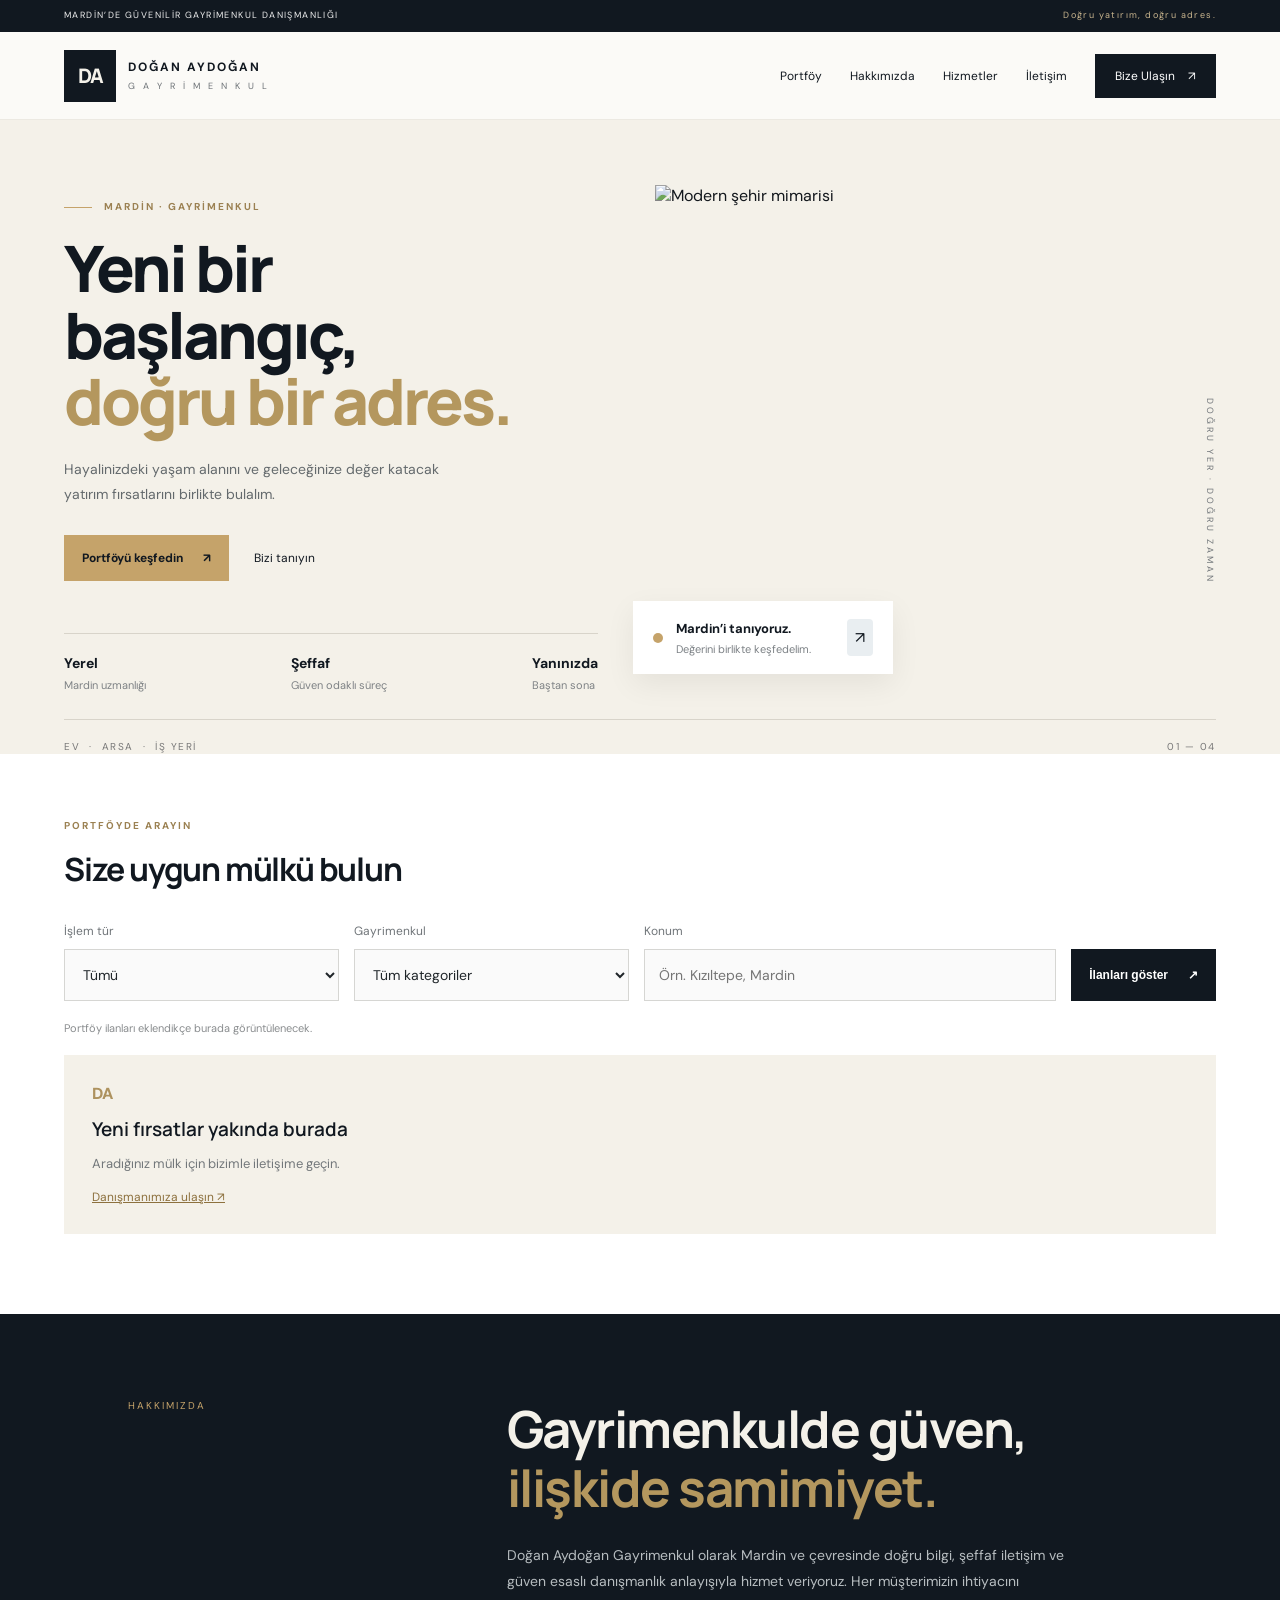
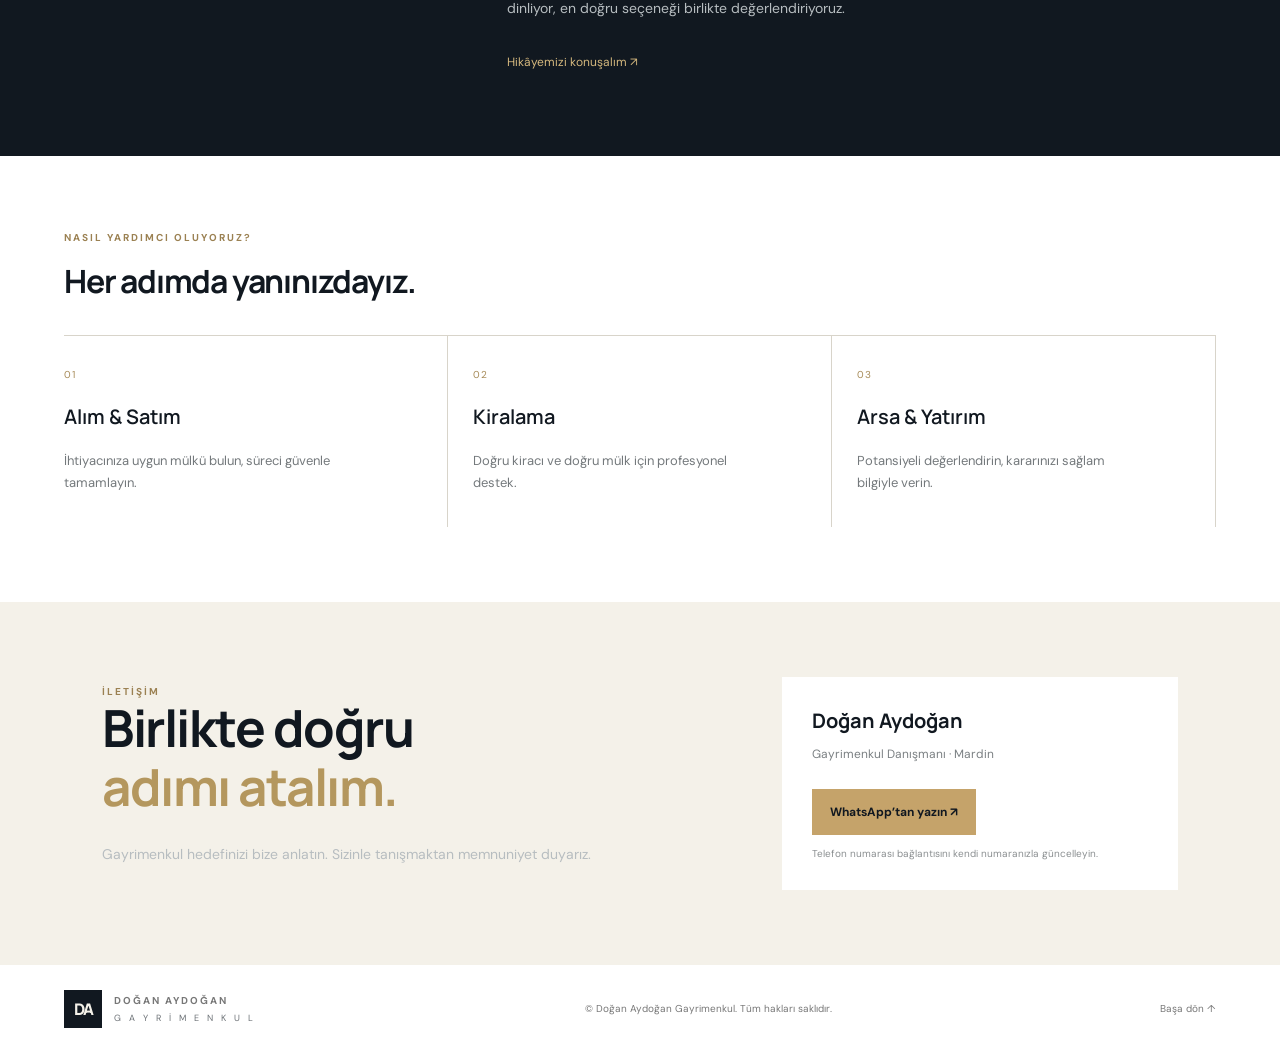
==== commit 65ddaa15: "Update index.html" ====
--- a/index.html
+++ b/index.html
@@ -67,5 +67,50 @@
   </main>
   <footer><a class="brand footer-brand" href="#anasayfa"><span class="brand-mark">DA</span><span class="brand-text"><strong>DOĞAN AYDOĞAN</strong><small>G A Y R İ M E N K U L</small></span></a><span>© <span id="year"></span> Doğan Aydoğan Gayrimenkul. Tüm hakları saklıdır.</span><a href="#anasayfa">Başa dön ↑</a></footer>
   <script src="script.js"></script>
+  <script src="https://cdn.jsdelivr.net/npm/@supabase/supabase-js@2"></script>
+<script src="supabase.js"></script>
+  
+<script>
+(async function () {
+  const grid = document.getElementById("listingGrid");
+  if (!grid || !window.supabaseClient) return;
+
+  const { data: ilanlar, error } = await window.supabaseClient
+    .from("properties")
+    .select("*");
+
+  if (error) {
+    console.error("İlanlar yüklenemedi:", error.message);
+    return;
+  }
+
+  if (!ilanlar || ilanlar.length === 0) return;
+
+  grid.innerHTML = "";
+
+  ilanlar.forEach(function (ilan) {
+    const kart = document.createElement("article");
+    kart.className = "property-card";
+
+    const baslik = document.createElement("h3");
+    baslik.textContent = ilan.title || "Satılık / Kiralık Gayrimenkul";
+
+    const konum = document.createElement("p");
+    konum.textContent = ilan.location || "";
+
+    const fiyat = document.createElement("p");
+    fiyat.textContent = ilan.price
+      ? Number(ilan.price).toLocaleString("tr-TR") + " ₺"
+      : "Fiyat için iletişime geçiniz";
+
+    const aciklama = document.createElement("p");
+    aciklama.textContent = ilan.description || "";
+
+    kart.append(baslik, konum, fiyat, aciklama);
+    grid.appendChild(kart);
+  });
+})();
+</script>
+
 </body>
 </html>
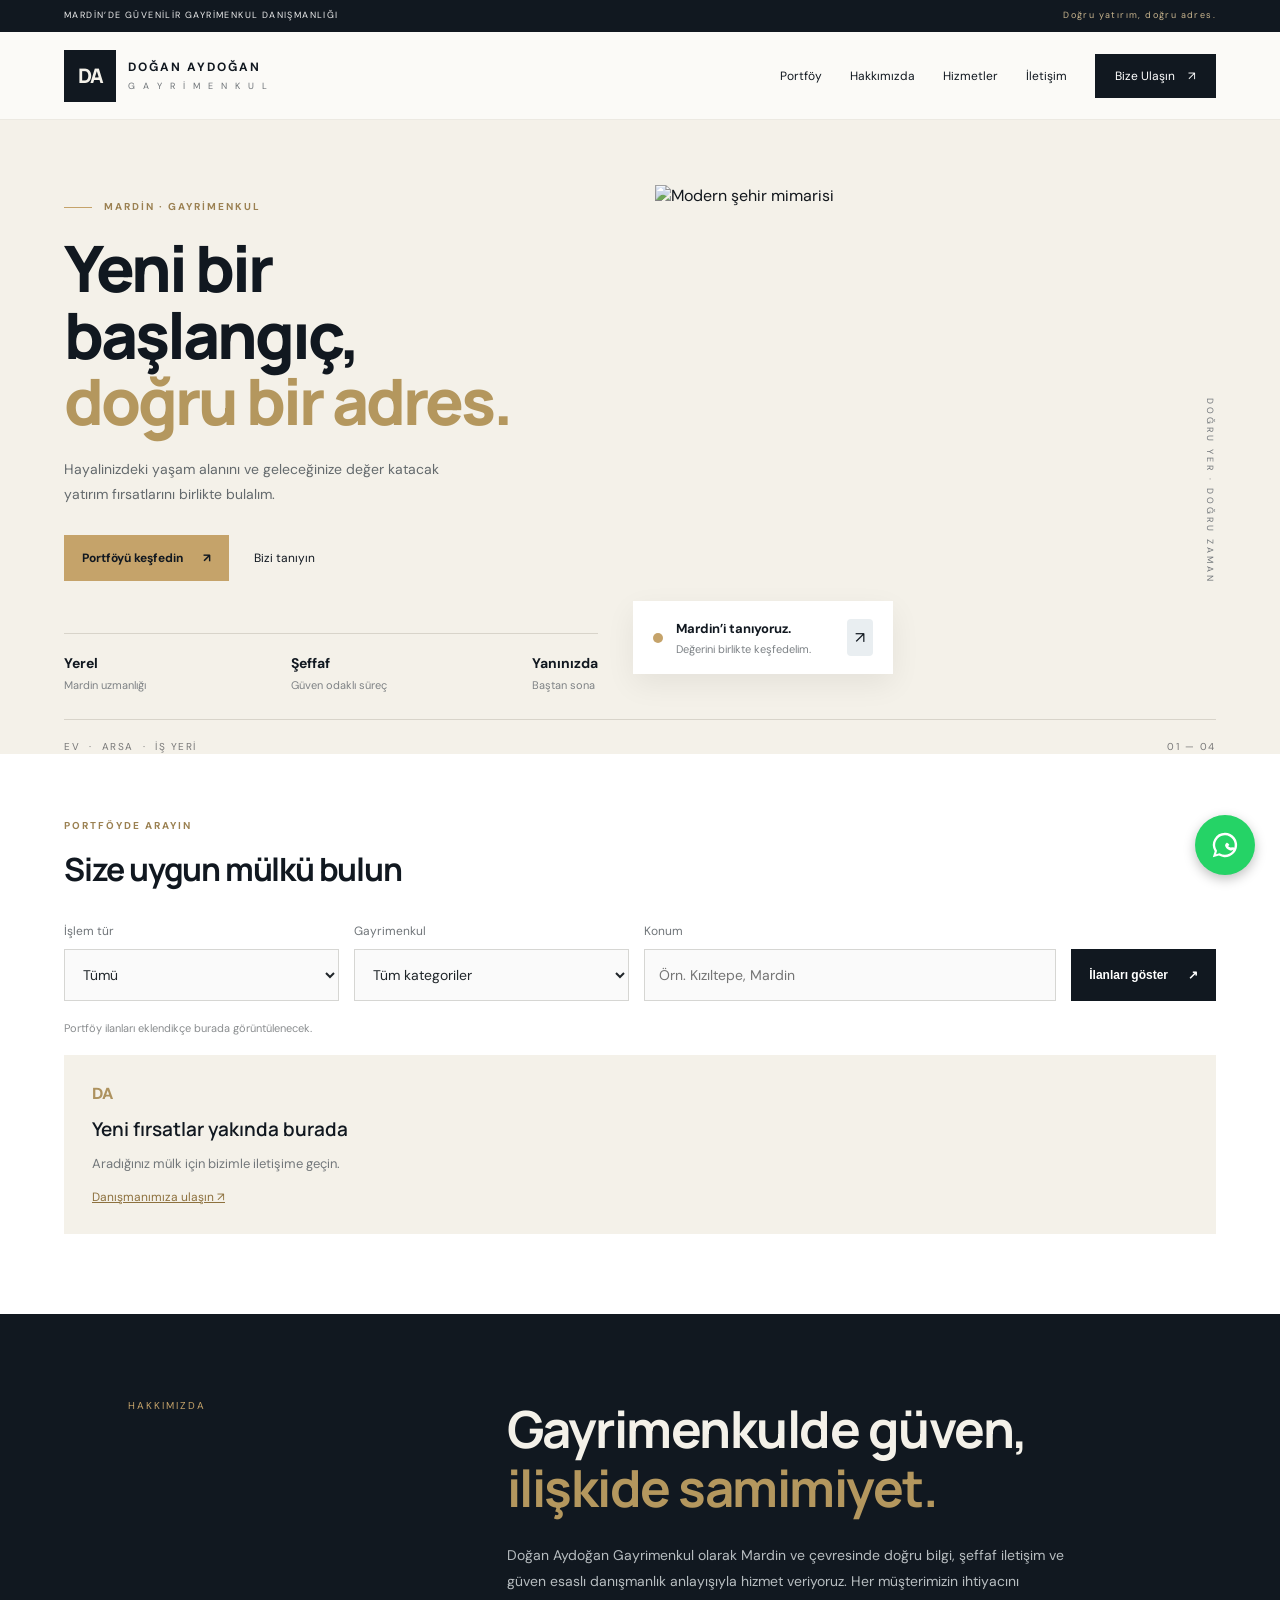
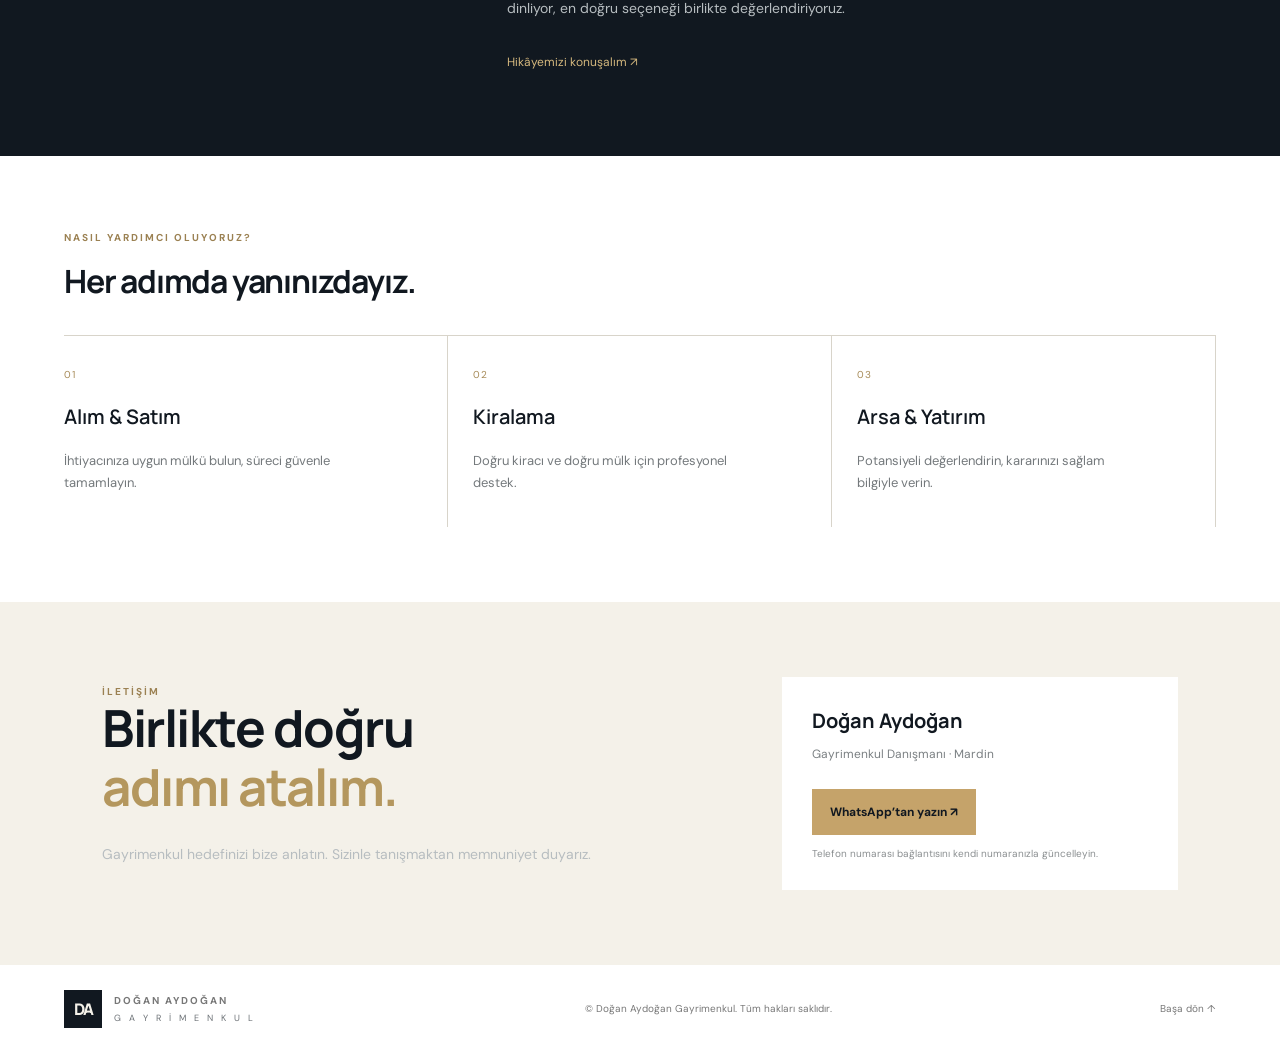
==== commit 8a1e20d2: "Update index.html" ====
--- a/index.html
+++ b/index.html
@@ -112,5 +112,38 @@
 })();
 </script>
 
+<a href="https://wa.me/905321202199"
+   target="_blank"
+   rel="noopener"
+   class="whatsapp-float"
+   aria-label="WhatsApp ile iletişime geç">
+  <svg viewBox="0 0 32 32" width="30" height="30" fill="currentColor">
+    <path d="M16 3a12.9 12.9 0 0 0-11 19.7L3 29l6.5-1.7A13 13 0 1 0 16 3zm0 23.4a10.4 10.4 0 0 1-5.3-1.4l-.4-.2-3.8 1 1-3.7-.3-.4A10.4 10.4 0 1 1 16 26.4zm5.7-7.8c-.3-.2-1.7-.8-2-.9-.3-.1-.2-.4-.2-.5.2-.7.8-.9 1-.9.1-.2.1-.4 0-.6-.1-.2-.6-1.4-1.9-1.9-.5-.2-.9-.2-1.2.3-.4.4-1.3 1.3-1.3 2.2 0 .9.7 1.9.8 2 .1.2 1.4 2.2 3.4 3 2 .8 2.8.5 3.3.3.5-.2 1.7-.7 1.9-1.4.2-.7.2-1.3.1-1.4-.1-.2-.3-.3-.6-.4z"/>
+  </svg>
+</a>
+
+<style>
+.whatsapp-float {
+  position: fixed;
+  width: 60px;
+  height: 60px;
+  bottom: 25px;
+  right: 25px;
+  background: #25D366;
+  color: white;
+  border-radius: 50%;
+  display: flex;
+  align-items: center;
+  justify-content: center;
+  box-shadow: 0 4px 12px rgba(0,0,0,.25);
+  z-index: 9999;
+  text-decoration: none;
+  transition: transform .2s ease;
+}
+.whatsapp-float:hover {
+  transform: scale(1.08);
+}
+</style>
+
 </body>
 </html>
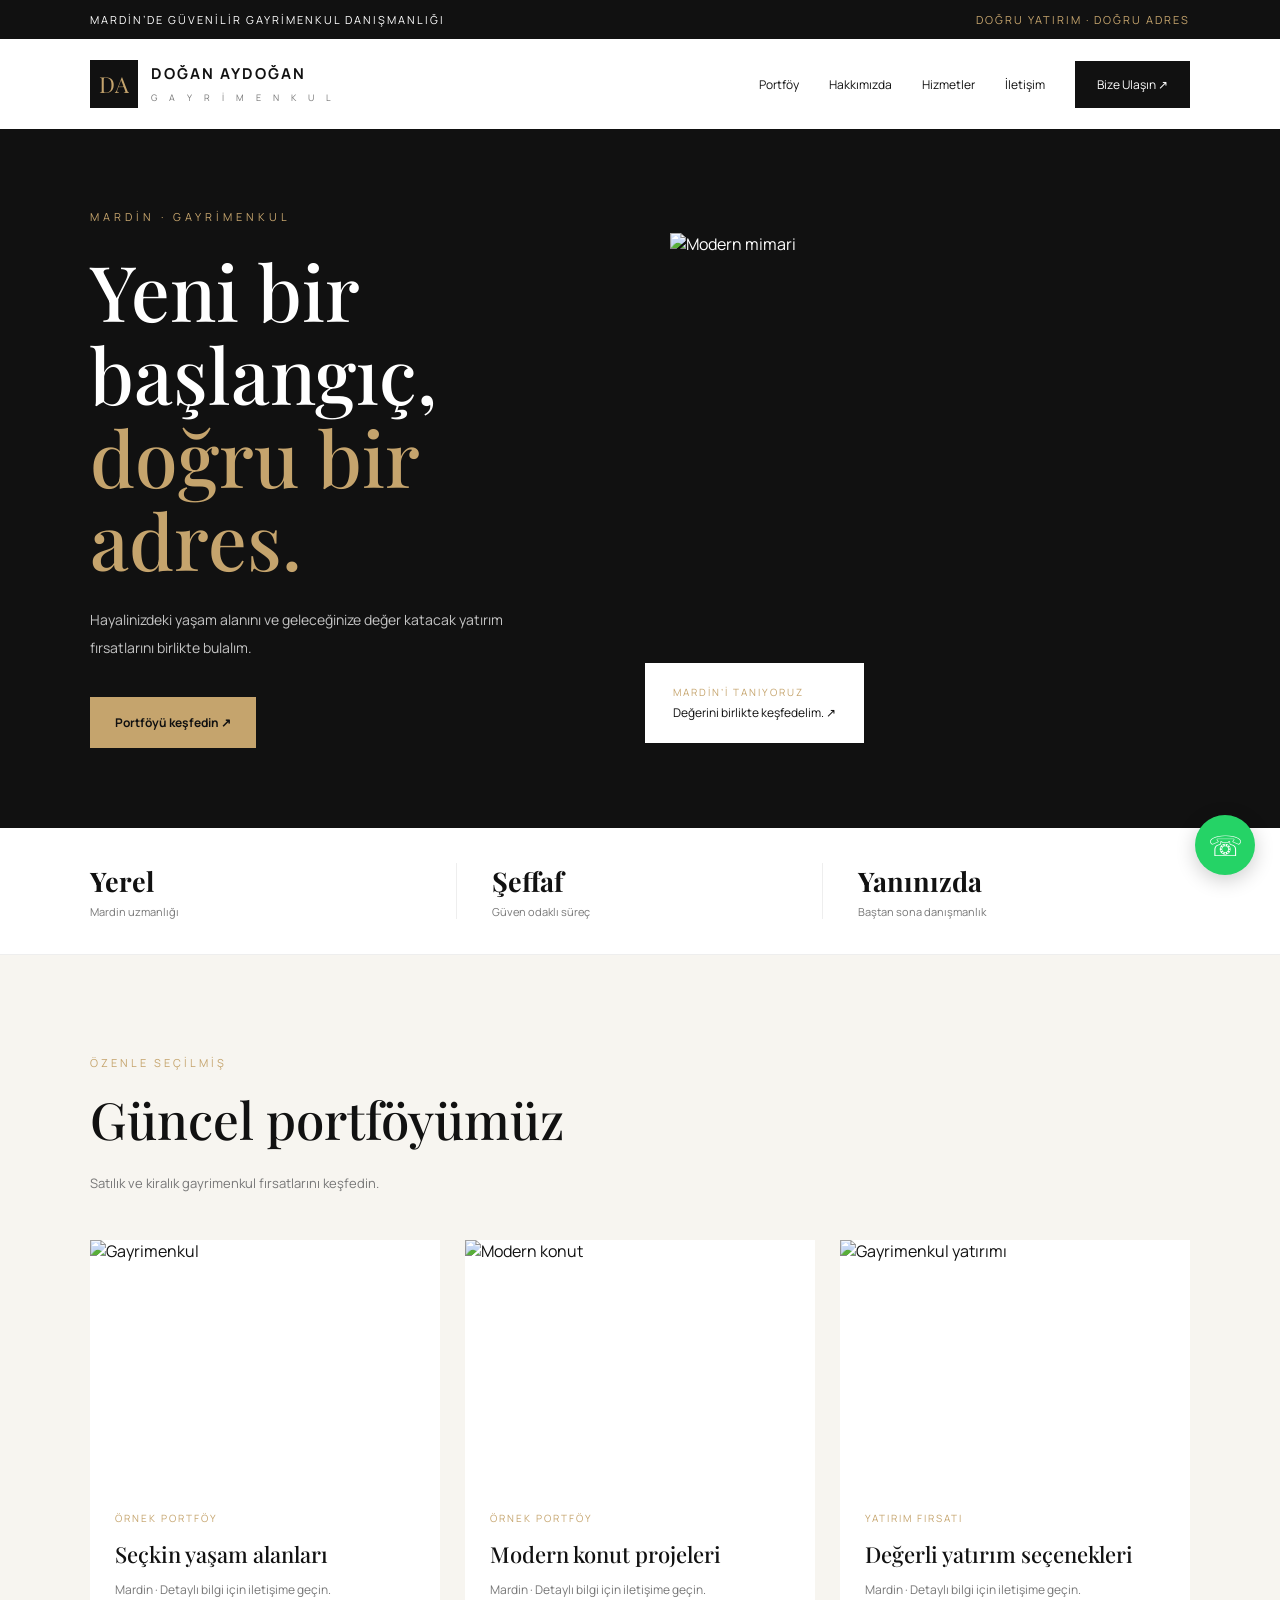
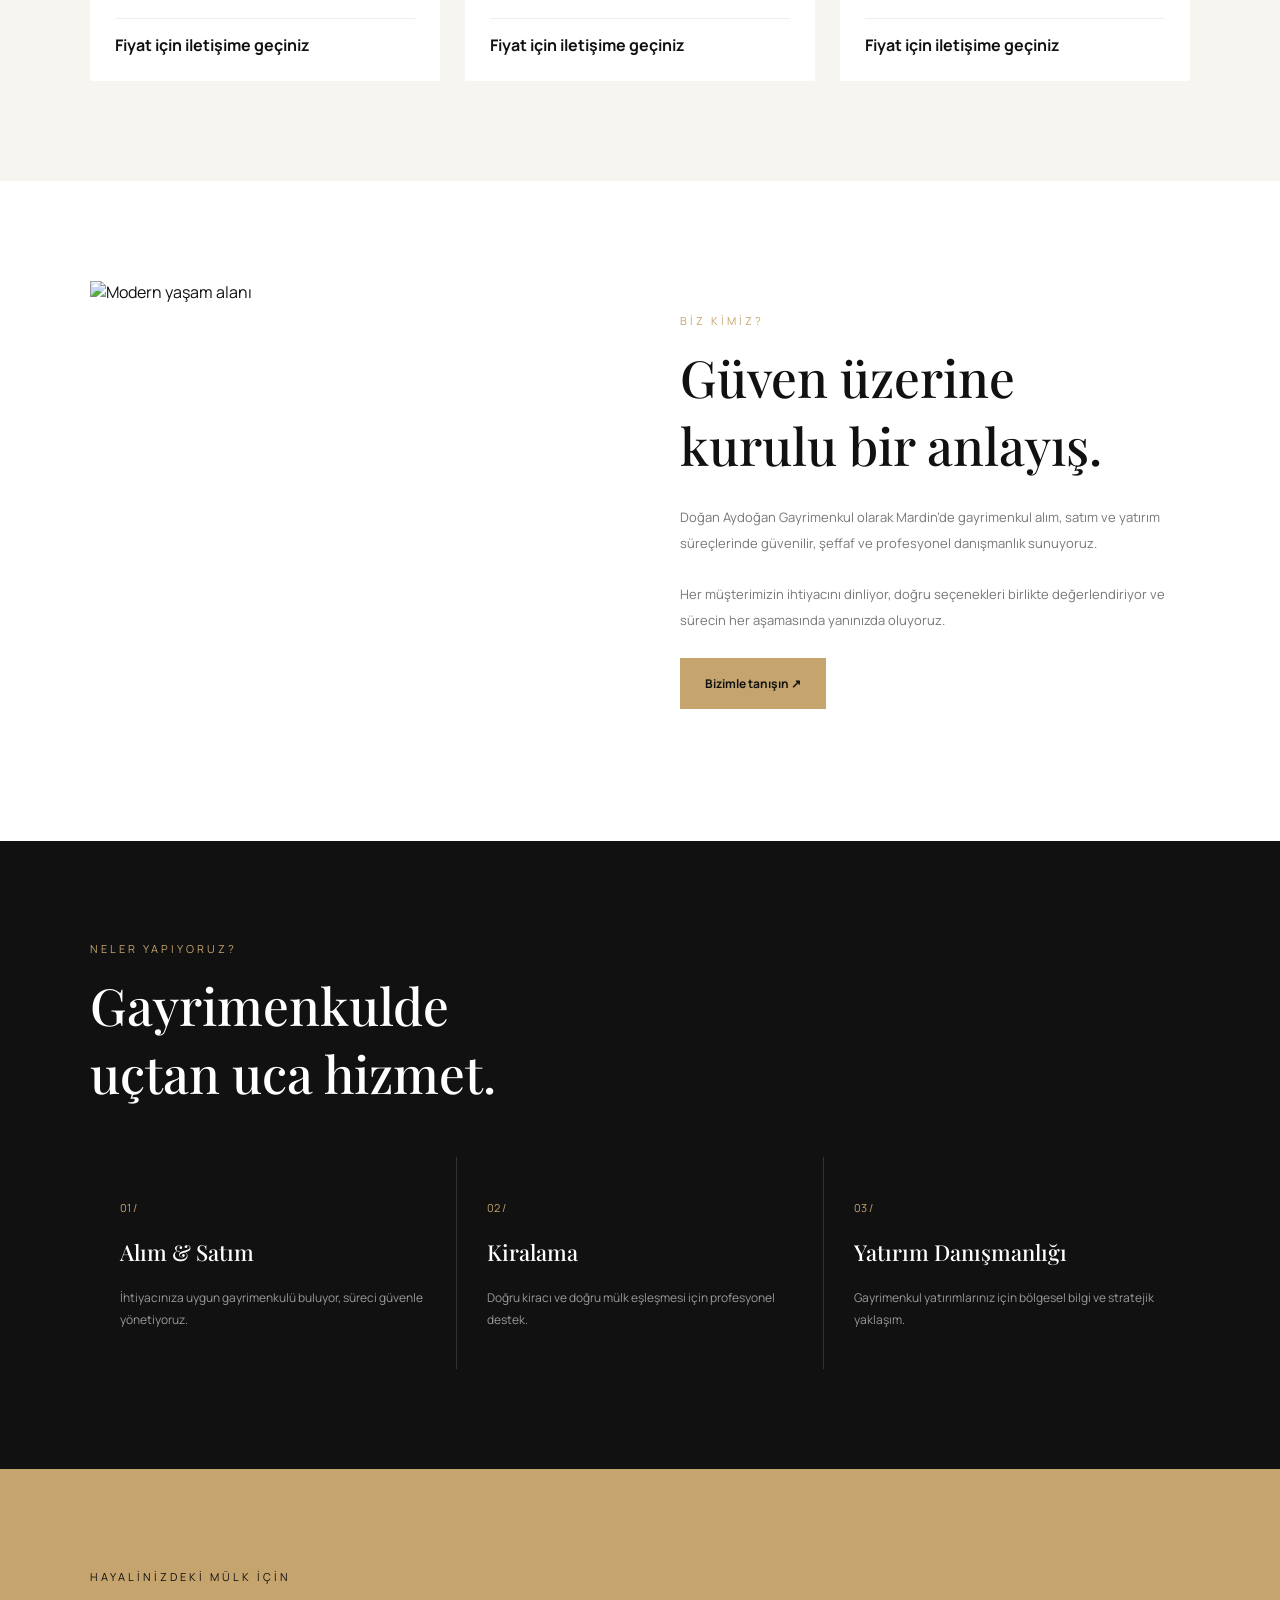
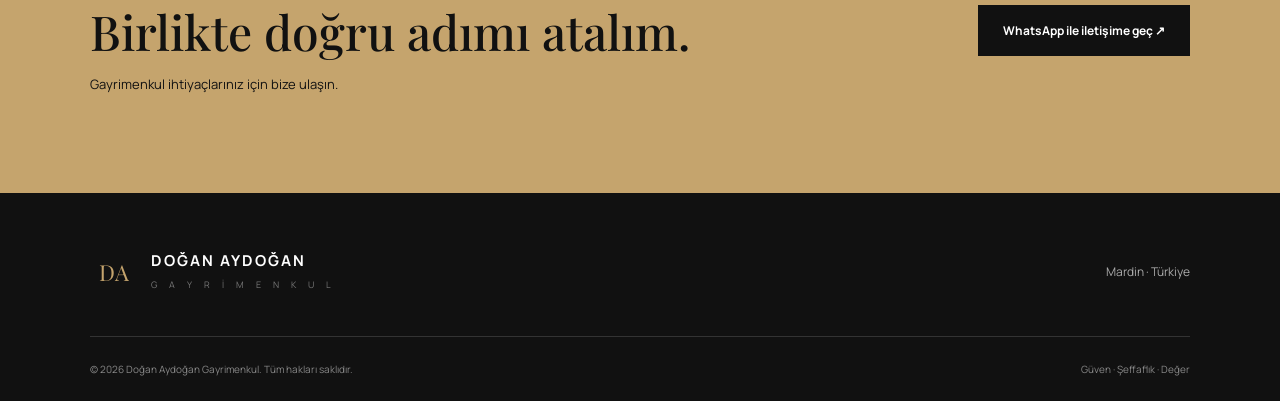
==== commit 3b865960: "Update index.html" ====
--- a/index.html
+++ b/index.html
@@ -1,149 +1,239 @@
+
 <!DOCTYPE html>
 <html lang="tr">
 <head>
-  <meta charset="UTF-8">
-  <meta name="viewport" content="width=device-width, initial-scale=1.0">
-  <meta name="description" content="Doğan Aydoğan Gayrimenkul — Mardin'de güvenilir emlak danışmanlığı. Satılık ve kiralık konut, arsa ve iş yeri.">
-  <title>Doğan Aydoğan Gayrimenkul | Mardin</title>
-  <link rel="preconnect" href="https://fonts.googleapis.com">
-  <link rel="preconnect" href="https://fonts.gstatic.com" crossorigin>
-  <link href="https://fonts.googleapis.com/css2?family=DM+Sans:wght@400;500;600;700&family=Manrope:wght@400;500;600;700;800&display=swap" rel="stylesheet">
-  <link rel="stylesheet" href="styles.css">
-</head>
-<body>
-  <div class="topline">MARDİN’DE GÜVENİLİR GAYRİMENKUL DANIŞMANLIĞI <span>Doğru yatırım, doğru adres.</span></div>
-  <header class="header">
-    <a class="brand" href="#anasayfa" aria-label="Doğan Aydoğan Gayrimenkul ana sayfa">
-      <span class="brand-mark">DA</span>
-      <span class="brand-text"><strong>DOĞAN AYDOĞAN</strong><small>G A Y R İ M E N K U L</small></span>
-    </a>
-    <nav class="nav" id="nav">
-      <a href="#portfoy">Portföy</a><a href="#hakkimizda">Hakkımızda</a><a href="#hizmetler">Hizmetler</a><a href="#iletisim">İletişim</a>
-      <a class="nav-cta" href="#iletisim">Bize Ulaşın <span>↗</span></a>
-    </nav>
-    <button class="menu-toggle" id="menuToggle" aria-label="Menüyü aç">☰</button>
-  </header>
-
-  <main>
-    <section class="hero" id="anasayfa">
-      <div class="hero-copy">
-        <div class="eyebrow"><span></span> MARDİN · GAYRİMENKUL</div>
-        <h1>Yeni bir<br>başlangıç,<br><em>doğru bir adres.</em></h1>
-        <p>Hayalinizdeki yaşam alanını ve geleceğinize değer katacak yatırım fırsatlarını birlikte bulalım.</p>
-        <div class="hero-actions"><a class="button gold" href="#portfoy">Portföyü keşfedin <span>↗</span></a><a class="text-link" href="#hakkimizda">Bizi tanıyın</a></div>
-        <div class="values"><div><b>Yerel</b><small>Mardin uzmanlığı</small></div><div><b>Şeffaf</b><small>Güven odaklı süreç</small></div><div><b>Yanınızda</b><small>Baştan sona</small></div></div>
-      </div>
-      <div class="hero-visual">
-        <img src="https://images.unsplash.com/photo-1486406146926-c627a92ad1ab?auto=format&fit=crop&w=1100&q=85" alt="Modern şehir mimarisi">
-        <div class="image-note"><span class="dot"></span><div><strong>Mardin’i tanıyoruz.</strong><small>Değerini birlikte keşfedelim.</small></div><span class="note-arrow">↗</span></div>
-        <div class="vertical-note">DOĞRU YER · DOĞRU ZAMAN</div>
-      </div>
-      <div class="hero-bottom"><span>EV&nbsp; · &nbsp;ARSA&nbsp; · &nbsp;İŞ YERİ</span><span>01 — 04</span></div>
-    </section>
-
-    <section class="search-section" id="portfoy">
-      <div class="section-kicker">PORTFÖYDE ARAYIN</div><h2>Size uygun mülkü bulun</h2>
-      <form class="search-form" id="searchForm">
-        <label>İşlem tür<select id="transaction"><option value="all">Tümü</option><option value="sale">Satılık</option><option value="rent">Kiralık</option></select></label>
-        <label>Gayrimenkul<select id="propertyType"><option value="all">Tüm kategoriler</option><option value="home">Konut</option><option value="land">Arsa</option><option value="work">İş yeri</option></select></label>
-        <label class="location-field">Konum<input id="location" type="search" placeholder="Örn. Kızıltepe, Mardin"></label>
-        <button class="button dark search-button" type="submit">İlanları göster <span>↗</span></button>
-      </form>
-      <p class="demo-note">Portföy ilanları eklendikçe burada görüntülenecek.</p>
-      <div class="listing-grid" id="listingGrid">
-        <article class="empty-state"><span>DA</span><h3>Yeni fırsatlar yakında burada</h3><p>Aradığınız mülk için bizimle iletişime geçin.</p><a href="#iletisim">Danışmanımıza ulaşın ↗</a></article>
-      </div>
-    </section>
-
-    <section class="about-section" id="hakkimizda">
-      <div class="about-label">HAKKIMIZDA</div><div class="about-content"><h2>Gayrimenkulde güven,<br><em>ilişkide samimiyet.</em></h2><p>Doğan Aydoğan Gayrimenkul olarak Mardin ve çevresinde doğru bilgi, şeffaf iletişim ve güven esaslı danışmanlık anlayışıyla hizmet veriyoruz. Her müşterimizin ihtiyacını dinliyor, en doğru seçeneği birlikte değerlendiriyoruz.</p><a class="text-link" href="#iletisim">Hikâyemizi konuşalım ↗</a></div>
-    </section>
-
-    <section class="services" id="hizmetler"><div class="section-kicker">NASIL YARDIMCI OLUYORUZ?</div><h2>Her adımda yanınızdayız.</h2>
-      <div class="service-grid"><article><span>01</span><h3>Alım & Satım</h3><p>İhtiyacınıza uygun mülkü bulun, süreci güvenle tamamlayın.</p></article><article><span>02</span><h3>Kiralama</h3><p>Doğru kiracı ve doğru mülk için profesyonel destek.</p></article><article><span>03</span><h3>Arsa & Yatırım</h3><p>Potansiyeli değerlendirin, kararınızı sağlam bilgiyle verin.</p></article></div>
-    </section>
-
-    <section class="contact-section" id="iletisim"><div><div class="section-kicker">İLETİŞİM</div><h2>Birlikte doğru<br><em>adımı atalım.</em></h2><p>Gayrimenkul hedefinizi bize anlatın. Sizinle tanışmaktan memnuniyet duyarız.</p></div><div class="contact-card"><strong>Doğan Aydoğan</strong><span>Gayrimenkul Danışmanı · Mardin</span><a href="https://wa.me/905XXXXXXXXX" class="button gold" target="_blank" rel="noopener">WhatsApp’tan yazın ↗</a><small>Telefon numarası bağlantısını kendi numaranızla güncelleyin.</small></div></section>
-  </main>
-  <footer><a class="brand footer-brand" href="#anasayfa"><span class="brand-mark">DA</span><span class="brand-text"><strong>DOĞAN AYDOĞAN</strong><small>G A Y R İ M E N K U L</small></span></a><span>© <span id="year"></span> Doğan Aydoğan Gayrimenkul. Tüm hakları saklıdır.</span><a href="#anasayfa">Başa dön ↑</a></footer>
-  <script src="script.js"></script>
-  <script src="https://cdn.jsdelivr.net/npm/@supabase/supabase-js@2"></script>
-<script src="supabase.js"></script>
-  
-<script>
-(async function () {
-  const grid = document.getElementById("listingGrid");
-  if (!grid || !window.supabaseClient) return;
-
-  const { data: ilanlar, error } = await window.supabaseClient
-    .from("properties")
-    .select("*");
-
-  if (error) {
-    console.error("İlanlar yüklenemedi:", error.message);
-    return;
-  }
-
-  if (!ilanlar || ilanlar.length === 0) return;
-
-  grid.innerHTML = "";
-
-  ilanlar.forEach(function (ilan) {
-    const kart = document.createElement("article");
-    kart.className = "property-card";
-
-    const baslik = document.createElement("h3");
-    baslik.textContent = ilan.title || "Satılık / Kiralık Gayrimenkul";
-
-    const konum = document.createElement("p");
-    konum.textContent = ilan.location || "";
-
-    const fiyat = document.createElement("p");
-    fiyat.textContent = ilan.price
-      ? Number(ilan.price).toLocaleString("tr-TR") + " ₺"
-      : "Fiyat için iletişime geçiniz";
-
-    const aciklama = document.createElement("p");
-    aciklama.textContent = ilan.description || "";
-
-    kart.append(baslik, konum, fiyat, aciklama);
-    grid.appendChild(kart);
-  });
-})();
-</script>
-
-<a href="https://wa.me/905321202199"
-   target="_blank"
-   rel="noopener"
-   class="whatsapp-float"
-   aria-label="WhatsApp ile iletişime geç">
-  <svg viewBox="0 0 32 32" width="30" height="30" fill="currentColor">
-    <path d="M16 3a12.9 12.9 0 0 0-11 19.7L3 29l6.5-1.7A13 13 0 1 0 16 3zm0 23.4a10.4 10.4 0 0 1-5.3-1.4l-.4-.2-3.8 1 1-3.7-.3-.4A10.4 10.4 0 1 1 16 26.4zm5.7-7.8c-.3-.2-1.7-.8-2-.9-.3-.1-.2-.4-.2-.5.2-.7.8-.9 1-.9.1-.2.1-.4 0-.6-.1-.2-.6-1.4-1.9-1.9-.5-.2-.9-.2-1.2.3-.4.4-1.3 1.3-1.3 2.2 0 .9.7 1.9.8 2 .1.2 1.4 2.2 3.4 3 2 .8 2.8.5 3.3.3.5-.2 1.7-.7 1.9-1.4.2-.7.2-1.3.1-1.4-.1-.2-.3-.3-.6-.4z"/>
-  </svg>
-</a>
+<meta charset="UTF-8">
+<meta name="viewport" content="width=device-width, initial-scale=1.0">
+<title>Doğan Aydoğan Gayrimenkul | Mardin</title>
+<meta name="description" content="Mardin Doğan Aydoğan Gayrimenkul. Satılık ve kiralık gayrimenkul, arsa ve yatırım danışmanlığı.">
+<link rel="preconnect" href="https://fonts.googleapis.com">
+<link href="https://fonts.googleapis.com/css2?family=Manrope:wght@400;500;600;700;800&family=Playfair+Display:wght@500;600;700&display=swap" rel="stylesheet">
 
 <style>
-.whatsapp-float {
-  position: fixed;
-  width: 60px;
-  height: 60px;
-  bottom: 25px;
-  right: 25px;
-  background: #25D366;
-  color: white;
-  border-radius: 50%;
-  display: flex;
-  align-items: center;
-  justify-content: center;
-  box-shadow: 0 4px 12px rgba(0,0,0,.25);
-  z-index: 9999;
-  text-decoration: none;
-  transition: transform .2s ease;
+:root {
+  --black:#111111;
+  --gold:#c5a46d;
+  --cream:#f7f5f0;
+  --white:#ffffff;
+  --gray:#777777;
 }
-.whatsapp-float:hover {
-  transform: scale(1.08);
+*{margin:0;padding:0;box-sizing:border-box}
+html{scroll-behavior:smooth}
+body{font-family:'Manrope',sans-serif;background:var(--cream);color:var(--black)}
+a{text-decoration:none;color:inherit}
+.topbar{background:var(--black);color:white;padding:12px 7%;display:flex;justify-content:space-between;font-size:11px;letter-spacing:2px}
+.topbar span{color:var(--gold)}
+header{height:90px;padding:0 7%;display:flex;align-items:center;justify-content:space-between;background:white}
+.logo{display:flex;align-items:center;gap:13px}
+.logo-mark{width:48px;height:48px;background:var(--black);color:var(--gold);display:grid;place-items:center;font-family:'Playfair Display';font-size:22px}
+.logo-text strong{display:block;font-size:15px;letter-spacing:2px}
+.logo-text small{font-size:9px;letter-spacing:5px;color:var(--gray)}
+nav{display:flex;align-items:center;gap:30px;font-size:12px}
+nav a:hover{color:var(--gold)}
+.nav-button{background:var(--black);color:white;padding:15px 22px}
+.hero{min-height:650px;background:var(--black);color:white;padding:80px 7%;display:grid;grid-template-columns:1fr 1fr;align-items:center;gap:60px}
+.hero-label{color:var(--gold);letter-spacing:4px;font-size:11px;margin-bottom:25px}
+.hero h1{font-family:'Playfair Display',serif;font-size:clamp(45px,6vw,82px);line-height:1.08;font-weight:500}
+.hero h1 span{color:var(--gold)}
+.hero p{color:#c5c5c5;max-width:430px;line-height:2;margin:25px 0 35px;font-size:14px}
+.button{display:inline-block;background:var(--gold);color:#111;padding:17px 25px;font-size:12px;font-weight:700;transition:.3s}
+.button:hover{background:white;transform:translateY(-3px)}
+.hero-image{height:490px;position:relative}
+.hero-image img{width:100%;height:100%;object-fit:cover}
+.image-caption{position:absolute;bottom:-20px;left:-25px;background:white;color:#111;padding:22px 28px;font-size:12px}
+.image-caption span{display:block;color:var(--gold);font-size:10px;letter-spacing:2px;margin-bottom:5px}
+.stats{background:white;padding:35px 7%;display:grid;grid-template-columns:repeat(3,1fr);border-bottom:1px solid #eee}
+.stat{border-right:1px solid #eee;padding-left:35px}
+.stat:first-child{padding-left:0}
+.stat:last-child{border:0}
+.stat strong{font-family:'Playfair Display';font-size:27px}
+.stat p{font-size:11px;color:var(--gray);margin-top:5px}
+section.content{padding:100px 7%}
+.section-label{color:var(--gold);font-size:11px;letter-spacing:3px;margin-bottom:15px}
+.section-title{font-family:'Playfair Display',serif;font-size:clamp(32px,4vw,52px);font-weight:500}
+.section-desc{color:var(--gray);font-size:13px;line-height:1.9;max-width:550px;margin-top:18px}
+.portfolio-head{display:flex;justify-content:space-between;align-items:end;margin-bottom:45px}
+.portfolio-grid{display:grid;grid-template-columns:repeat(3,1fr);gap:25px}
+.property-card{background:white;transition:.3s}
+.property-card:hover{transform:translateY(-5px);box-shadow:0 20px 40px #0000000d}
+.property-img{height:240px;overflow:hidden}
+.property-img img{width:100%;height:100%;object-fit:cover;transition:.5s}
+.property-card:hover img{transform:scale(1.05)}
+.property-info{padding:25px}
+.property-info small{color:var(--gold);font-size:10px;letter-spacing:2px}
+.property-info h3{font-family:'Playfair Display';font-size:22px;font-weight:500;margin:12px 0}
+.property-info p{font-size:12px;color:var(--gray)}
+.property-price{margin-top:20px;padding-top:15px;border-top:1px solid #eee;font-weight:700}
+.about{background:white;display:grid;grid-template-columns:1fr 1fr;gap:80px;align-items:center}
+.about-image{height:460px}
+.about-image img{width:100%;height:100%;object-fit:cover}
+.about-text p{font-size:13px;color:var(--gray);line-height:2;margin:25px 0}
+.services{background:var(--black);color:white}
+.services-grid{display:grid;grid-template-columns:repeat(3,1fr);gap:1px;background:#333;margin-top:50px}
+.service{background:var(--black);padding:38px 30px;min-height:190px}
+.service-number{color:var(--gold);font-size:11px}
+.service h3{font-family:'Playfair Display';font-size:22px;font-weight:500;margin:20px 0}
+.service p{font-size:12px;color:#999;line-height:1.8}
+.contact{background:var(--gold);display:flex;align-items:center;justify-content:space-between;gap:30px}
+.contact h2{font-family:'Playfair Display';font-size:clamp(30px,4vw,48px);font-weight:500}
+.contact p{font-size:13px;margin-top:12px}
+.contact .button{background:var(--black);color:white}
+footer{background:var(--black);color:white;padding:55px 7% 25px}
+.footer-top{display:flex;justify-content:space-between;align-items:center;padding-bottom:40px;border-bottom:1px solid #333}
+.footer-bottom{display:flex;justify-content:space-between;padding-top:25px;color:#888;font-size:10px}
+.whatsapp{position:fixed;bottom:25px;right:25px;width:60px;height:60px;border-radius:50%;background:#25D366;color:white;display:grid;place-items:center;font-size:28px;box-shadow:0 5px 20px #0003;z-index:99}
+@media(max-width:850px){
+ .topbar{font-size:9px;gap:10px}
+ header{height:75px}
+ nav{gap:12px}
+ nav a:not(.nav-button){display:none}
+ .hero{grid-template-columns:1fr;padding:60px 6%;gap:45px}
+ .hero-image{height:330px}
+ .stats{padding:25px 6%}
+ .stat{padding-left:15px}
+ .stat strong{font-size:20px}
+ section.content{padding:70px 6%}
+ .portfolio-grid{grid-template-columns:1fr 1fr}
+ .about{grid-template-columns:1fr;gap:35px}
+ .about-image{height:320px}
+ .services-grid{grid-template-columns:1fr 1fr}
+ .contact{display:block}
+ .contact .button{margin-top:25px}
+}
+@media(max-width:500px){
+ .portfolio-grid{grid-template-columns:1fr}
+ .property-img{height:250px}
+ .services-grid{grid-template-columns:1fr}
+ .hero h1{font-size:48px}
+ .image-caption{left:0}
+ .stats{grid-template-columns:1fr;gap:20px}
+ .stat{border:0;padding:0!important}
+ .footer-top{display:block}
+ .footer-top .logo{margin-bottom:25px}
+ .footer-bottom{gap:15px;flex-direction:column}
 }
 </style>
-
+</head>
+
+<body>
+
+<div class="topbar">
+  <div>MARDİN’DE GÜVENİLİR GAYRİMENKUL DANIŞMANLIĞI</div>
+  <span>DOĞRU YATIRIM · DOĞRU ADRES</span>
+</div>
+
+<header>
+  <a class="logo" href="#anasayfa">
+    <div class="logo-mark">DA</div>
+    <div class="logo-text">
+      <strong>DOĞAN AYDOĞAN</strong>
+      <small>G A Y R İ M E N K U L</small>
+    </div>
+  </a>
+  <nav>
+    <a href="#portfoy">Portföy</a>
+    <a href="#hakkimizda">Hakkımızda</a>
+    <a href="#hizmetler">Hizmetler</a>
+    <a href="#iletisim">İletişim</a>
+    <a class="nav-button" href="#iletisim">Bize Ulaşın ↗</a>
+  </nav>
+</header>
+
+<main>
+<section class="hero" id="anasayfa">
+  <div>
+    <div class="hero-label">MARDİN · GAYRİMENKUL</div>
+    <h1>Yeni bir<br>başlangıç,<br><span>doğru bir adres.</span></h1>
+    <p>Hayalinizdeki yaşam alanını ve geleceğinize değer katacak yatırım fırsatlarını birlikte bulalım.</p>
+    <a href="#portfoy" class="button">Portföyü keşfedin ↗</a>
+  </div>
+  <div class="hero-image">
+    <img src="https://images.unsplash.com/photo-1600607687939-ce8a6c25118c?auto=format&fit=crop&w=1200&q=85" alt="Modern mimari">
+    <div class="image-caption"><span>MARDİN’İ TANIYORUZ</span>Değerini birlikte keşfedelim. ↗</div>
+  </div>
+</section>
+
+<div class="stats">
+  <div class="stat"><strong>Yerel</strong><p>Mardin uzmanlığı</p></div>
+  <div class="stat"><strong>Şeffaf</strong><p>Güven odaklı süreç</p></div>
+  <div class="stat"><strong>Yanınızda</strong><p>Baştan sona danışmanlık</p></div>
+</div>
+
+<section class="content" id="portfoy">
+  <div class="portfolio-head">
+    <div>
+      <div class="section-label">ÖZENLE SEÇİLMİŞ</div>
+      <h2 class="section-title">Güncel portföyümüz</h2>
+      <p class="section-desc">Satılık ve kiralık gayrimenkul fırsatlarını keşfedin.</p>
+    </div>
+  </div>
+  <div class="portfolio-grid" id="listingGrid">
+    <article class="property-card">
+      <div class="property-img"><img src="https://images.unsplash.com/photo-1600607687920-4e2a09cf159d?auto=format&fit=crop&w=800&q=80" alt="Gayrimenkul"></div>
+      <div class="property-info"><small>ÖRNEK PORTFÖY</small><h3>Seçkin yaşam alanları</h3><p>Mardin · Detaylı bilgi için iletişime geçin.</p><div class="property-price">Fiyat için iletişime geçiniz</div></div>
+    </article>
+    <article class="property-card">
+      <div class="property-img"><img src="https://images.unsplash.com/photo-1600566753086-00f18fb6b3ea?auto=format&fit=crop&w=800&q=80" alt="Modern konut"></div>
+      <div class="property-info"><small>ÖRNEK PORTFÖY</small><h3>Modern konut projeleri</h3><p>Mardin · Detaylı bilgi için iletişime geçin.</p><div class="property-price">Fiyat için iletişime geçiniz</div></div>
+    </article>
+    <article class="property-card">
+      <div class="property-img"><img src="https://images.unsplash.com/photo-1600047509807-ba8f99d2cdde?auto=format&fit=crop&w=800&q=80" alt="Gayrimenkul yatırımı"></div>
+      <div class="property-info"><small>YATIRIM FIRSATI</small><h3>Değerli yatırım seçenekleri</h3><p>Mardin · Detaylı bilgi için iletişime geçin.</p><div class="property-price">Fiyat için iletişime geçiniz</div></div>
+    </article>
+  </div>
+</section>
+
+<section class="content about" id="hakkimizda">
+  <div class="about-image">
+    <img src="https://images.unsplash.com/photo-1600210492486-724fe5c67fb0?auto=format&fit=crop&w=1000&q=85" alt="Modern yaşam alanı">
+  </div>
+  <div class="about-text">
+    <div class="section-label">BİZ KİMİZ?</div>
+    <h2 class="section-title">Güven üzerine<br>kurulu bir anlayış.</h2>
+    <p>Doğan Aydoğan Gayrimenkul olarak Mardin’de gayrimenkul alım, satım ve yatırım süreçlerinde güvenilir, şeffaf ve profesyonel danışmanlık sunuyoruz.</p>
+    <p>Her müşterimizin ihtiyacını dinliyor, doğru seçenekleri birlikte değerlendiriyor ve sürecin her aşamasında yanınızda oluyoruz.</p>
+    <a href="#iletisim" class="button">Bizimle tanışın ↗</a>
+  </div>
+</section>
+
+<section class="content services" id="hizmetler">
+  <div class="section-label">NELER YAPIYORUZ?</div>
+  <h2 class="section-title">Gayrimenkulde<br>uçtan uca hizmet.</h2>
+  <div class="services-grid">
+    <div class="service"><span class="service-number">01 /</span><h3>Alım & Satım</h3><p>İhtiyacınıza uygun gayrimenkulü buluyor, süreci güvenle yönetiyoruz.</p></div>
+    <div class="service"><span class="service-number">02 /</span><h3>Kiralama</h3><p>Doğru kiracı ve doğru mülk eşleşmesi için profesyonel destek.</p></div>
+    <div class="service"><span class="service-number">03 /</span><h3>Yatırım Danışmanlığı</h3><p>Gayrimenkul yatırımlarınız için bölgesel bilgi ve stratejik yaklaşım.</p></div>
+  </div>
+</section>
+
+<section class="content contact" id="iletisim">
+  <div>
+    <div class="section-label" style="color:#111">HAYALİNİZDEKİ MÜLK İÇİN</div>
+    <h2>Birlikte doğru adımı atalım.</h2>
+    <p>Gayrimenkul ihtiyaçlarınız için bize ulaşın.</p>
+  </div>
+  <a class="button" href="https://wa.me/905321202199" target="_blank">WhatsApp ile iletişime geç ↗</a>
+</section>
+</main>
+
+<footer>
+  <div class="footer-top">
+    <a class="logo" href="#anasayfa">
+      <div class="logo-mark">DA</div>
+      <div class="logo-text"><strong style="color:white">DOĞAN AYDOĞAN</strong><small>G A Y R İ M E N K U L</small></div>
+    </a>
+    <div style="font-size:12px;color:#aaa">Mardin · Türkiye</div>
+  </div>
+  <div class="footer-bottom">
+    <span>© <span id="year"></span> Doğan Aydoğan Gayrimenkul. Tüm hakları saklıdır.</span>
+    <span>Güven · Şeffaflık · Değer</span>
+  </div>
+</footer>
+
+<a class="whatsapp" href="https://wa.me/905321202199" target="_blank" aria-label="WhatsApp">☏</a>
+
+<script>
+document.getElementById("year").textContent = new Date().getFullYear();
+</script>
 </body>
 </html>
